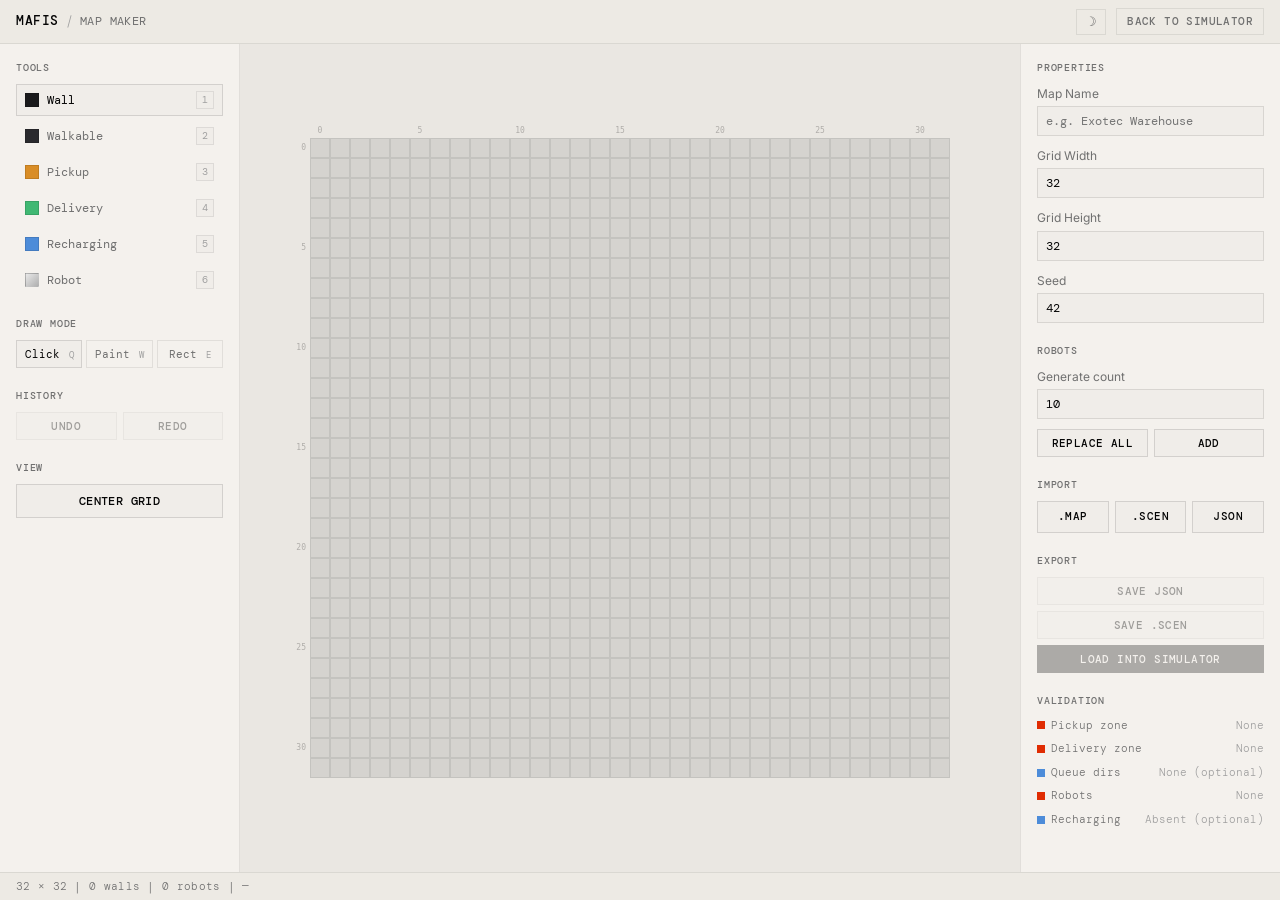
==== web/mapmaker.html @ 143ee15e "Initial commit — MAFIS fault resilience simulator 29K LOC Rust, Bevy 0.18, WASM + native desktop. 5 " ====
<!DOCTYPE html>
<html lang="en">

<head>
    <meta charset="UTF-8">
    <meta name="viewport" content="width=device-width, initial-scale=1.0">
    <title>MAFIS — Map Maker</title>
    <link rel="preconnect" href="https://fonts.googleapis.com">
    <link rel="preconnect" href="https://fonts.gstatic.com" crossorigin>
    <link
        href="https://fonts.googleapis.com/css2?family=DM+Mono:wght@400;500&family=Inter:wght@300;400;500&display=swap"
        rel="stylesheet">
    <link rel="stylesheet" href="styles.css">
</head>

<body class="mapmaker-body">
    <!-- Header -->
    <header class="mm-header">
        <div class="mm-header-left">
            <span class="mm-header-title">MAFIS</span>
            <span class="mm-header-sep">/</span>
            <span class="mm-header-subtitle">Map Maker</span>
        </div>
        <div class="mm-header-right">
            <button class="btn-theme" id="btn-theme" title="Toggle dark mode">&#9789;</button>
            <a href="index.html" class="mm-header-back">Back to Simulator</a>
        </div>
    </header>

    <div class="mm-layout">
        <!-- Left Panel: Tools -->
        <aside class="mm-panel mm-panel-left">
            <section>
                <div class="mm-section-title">TOOLS</div>
                <div class="mm-tool-grid">
                    <button class="mm-tool-btn active" data-tool="wall" title="Wall — impassable obstacle [1]">
                        <span class="mm-tool-swatch" style="background:#1a1a1c"></span>
                        <span>Wall</span>
                        <kbd>1</kbd>
                    </button>
                    <button class="mm-tool-btn" data-tool="walkable" title="Walkable — open corridor [2]">
                        <span class="mm-tool-swatch" style="background:#2a2a2e"></span>
                        <span>Walkable</span>
                        <kbd>2</kbd>
                    </button>
                    <button class="mm-tool-btn" data-tool="pickup" title="Pickup zone — loading area [3]">
                        <span class="mm-tool-swatch" style="background:#d98d26"></span>
                        <span>Pickup</span>
                        <kbd>3</kbd>
                    </button>
                    <button class="mm-tool-btn" data-tool="delivery" title="Delivery zone [4]">
                        <span class="mm-tool-swatch" style="background:#40b873"></span>
                        <span>Delivery</span>
                        <kbd>4</kbd>
                    </button>
                    <button class="mm-tool-btn" data-tool="recharging" title="Recharging zone [5]">
                        <span class="mm-tool-swatch" style="background:#4d8cd9"></span>
                        <span>Recharging</span>
                        <kbd>5</kbd>
                    </button>
                    <button class="mm-tool-btn" data-tool="robot" title="Place robot [6]">
                        <span class="mm-tool-swatch mm-tool-robot"></span>
                        <span>Robot</span>
                        <kbd>6</kbd>
                    </button>
                </div>
            </section>

            <section>
                <div class="mm-section-title">DRAW MODE</div>
                <div class="mm-mode-row">
                    <button class="mm-mode-btn active" data-mode="click" title="Click — single cell [Q]">Click <kbd>Q</kbd></button>
                    <button class="mm-mode-btn" data-mode="paint" title="Paint — drag to paint [W]">Paint <kbd>W</kbd></button>
                    <button class="mm-mode-btn" data-mode="rect" title="Rectangle — drag to fill area [E]">Rect <kbd>E</kbd></button>
                </div>
            </section>

            <section>
                <div class="mm-section-title">HISTORY</div>
                <div class="mm-history-row">
                    <button class="btn-secondary" id="btn-undo" disabled title="Undo [Ctrl+Z]">Undo</button>
                    <button class="btn-secondary" id="btn-redo" disabled title="Redo [Ctrl+Shift+Z]">Redo</button>
                </div>
            </section>

            <section>
                <div class="mm-section-title">VIEW</div>
                <button class="btn-secondary" id="btn-center" title="Center grid in viewport [C]">Center Grid</button>
            </section>
        </aside>

        <!-- Center: Canvas -->
        <main class="mm-canvas-area">
            <canvas id="mm-canvas"></canvas>
            <!-- Toast container -->
            <div id="mm-toasts" class="mm-toasts"></div>
        </main>

        <!-- Right Panel: Properties + Import/Export -->
        <aside class="mm-panel mm-panel-right">
            <section>
                <div class="mm-section-title">PROPERTIES</div>
                <div class="mm-prop-group">
                    <label class="mm-prop-label">Map Name</label>
                    <input type="text" class="mm-prop-input" id="input-map-name" placeholder="e.g. Exotec Warehouse" value="">
                </div>
                <div class="mm-prop-group">
                    <label class="mm-prop-label">Grid Width</label>
                    <input type="number" class="mm-prop-input" id="input-grid-w" min="8" max="512" value="32">
                </div>
                <div class="mm-prop-group">
                    <label class="mm-prop-label">Grid Height</label>
                    <input type="number" class="mm-prop-input" id="input-grid-h" min="8" max="512" value="32">
                </div>
                <div class="mm-prop-group">
                    <label class="mm-prop-label">Seed</label>
                    <input type="number" class="mm-prop-input" id="input-seed" min="0" max="9999" value="42">
                </div>
            </section>

            <section>
                <div class="mm-section-title">ROBOTS</div>
                <div class="mm-prop-group">
                    <label class="mm-prop-label">Generate count</label>
                    <input type="number" class="mm-prop-input" id="input-robot-count" min="1" max="1000" value="10">
                </div>
                <div class="mm-gen-row">
                    <button class="btn-secondary" id="btn-gen-replace">Replace All</button>
                    <button class="btn-secondary" id="btn-gen-add">Add</button>
                </div>
            </section>

            <section>
                <div class="mm-section-title">IMPORT</div>
                <div class="mm-import-row">
                    <label class="btn-secondary mm-file-btn">
                        .map
                        <input type="file" id="input-import-map" accept=".map" class="file-input-hidden">
                    </label>
                    <label class="btn-secondary mm-file-btn">
                        .scen
                        <input type="file" id="input-import-scen" accept=".scen" class="file-input-hidden">
                    </label>
                    <label class="btn-secondary mm-file-btn">
                        JSON
                        <input type="file" id="input-import-json" accept=".json" class="file-input-hidden">
                    </label>
                </div>
            </section>

            <section>
                <div class="mm-section-title">EXPORT</div>
                <button class="btn-secondary" id="btn-save-json" disabled>Save JSON</button>
                <button class="btn-secondary" id="btn-save-scen" disabled style="margin-top:6px">Save .scen</button>
                <button class="btn-secondary mm-btn-load" id="btn-load-sim" disabled style="margin-top:6px">Load into Simulator</button>
            </section>

            <section>
                <div class="mm-section-title">VALIDATION</div>
                <div class="mm-validation" id="mm-validation"></div>
            </section>
        </aside>
    </div>

    <!-- Status Bar -->
    <footer class="mm-status-bar" id="mm-status-bar">
        32 x 32 | 0 robots | Hover: —
    </footer>

    <script type="module" src="mapmaker.js?v=4"></script>
</body>

</html>
---- web/styles.css ----
/* ==========================================================================
   MAFIS — Scientific Instrument Design System
   ========================================================================== */

/* Reset */
*,
*::before,
*::after {
    margin: 0;
    padding: 0;
    box-sizing: border-box;
}

/* --------------------------------------------------------------------------
   Palette
   -------------------------------------------------------------------------- */
:root {
    --bg-body: rgb(246, 244, 240);
    --bg-panel: rgb(244, 241, 237);
    --bg-card: rgb(247, 244, 240);
    --bg-input: rgb(240, 237, 233);
    --bg-dark: rgb(8, 8, 8);
    --bg-header: rgb(237, 234, 228);
    --border: rgba(5, 5, 5, 0.08);
    --border-strong: rgba(5, 5, 5, 0.12);
    --border-focus: rgba(5, 5, 5, 0.4);
    --border-header: rgba(5, 5, 5, 0.08);

    --text-primary: rgb(5, 5, 5);
    --text-secondary: rgb(112, 112, 112);
    --text-muted: rgb(160, 160, 160);
    --text-on-dark: rgb(244, 241, 237);
    --text-header: rgb(5, 5, 5);

    /* Agent states — only saturated colors in the UI */
    --state-idle: rgb(160, 160, 160);
    --state-moving: rgb(45, 160, 0);
    --state-delayed: rgb(230, 140, 0);
    --state-fault: rgb(230, 44, 2);
    --state-critical: rgb(143, 58, 222);

    /* Task-leg state colors (match 3D palette) */
    --leg-free: rgb(158, 161, 171);
    --leg-travel-empty: rgb(217, 158, 38);
    --leg-loading: rgb(204, 107, 33);
    --leg-travel-to-queue: rgb(59, 176, 184);
    --leg-queuing: rgb(41, 140, 158);
    --leg-travel-loaded: rgb(77, 181, 117);
    --leg-unloading: rgb(115, 191, 77);
    --leg-charging: rgb(89, 135, 209);

    --bg-hover: rgba(5, 5, 5, 0.04);

    /* Timeline (YouTube-style 3-zone) */
    --tl-unloaded: rgba(0, 0, 0, 0.08);
    --tl-buffered: rgba(0, 0, 0, 0.25);
    --tl-played:   rgba(0, 0, 0, 0.70);

    /* Layout */
    --header-h: 44px;
    --toolbar-h: 48px;
    --panel-left-w: 360px;
    --panel-right-w: 300px;
}

/* --------------------------------------------------------------------------
   Dark mode
   -------------------------------------------------------------------------- */
[data-theme="dark"] {
    --bg-body: rgb(18, 18, 22);
    --bg-panel: rgb(24, 24, 30);
    --bg-card: rgb(30, 30, 38);
    --bg-input: rgb(36, 36, 44);
    --bg-dark: rgb(8, 8, 8);
    --bg-header: rgb(18, 18, 22);
    --border: rgba(255, 255, 255, 0.07);
    --border-strong: rgba(255, 255, 255, 0.12);
    --border-focus: rgba(255, 255, 255, 0.35);
    --border-header: rgba(255, 255, 255, 0.06);

    --text-primary: rgb(230, 228, 224);
    --text-secondary: rgb(140, 140, 148);
    --text-muted: rgb(90, 90, 98);
    --text-on-dark: rgb(230, 228, 224);
    --text-header: rgb(230, 228, 224);

    --bg-hover: rgba(255, 255, 255, 0.06);

    /* Timeline (YouTube-style 3-zone) */
    --tl-unloaded: rgba(255, 255, 255, 0.06);
    --tl-buffered: rgba(255, 255, 255, 0.20);
    --tl-played:   rgba(255, 255, 255, 0.55);
}

[data-theme="dark"] input[type="range"] {
    background: rgba(255, 255, 255, 0.12);
}

[data-theme="dark"] input[type="range"]::-webkit-slider-thumb {
    background: var(--text-primary);
}

[data-theme="dark"] input[type="range"]::-moz-range-thumb {
    background: var(--text-primary);
}

[data-theme="dark"] .checkbox-label input[type="checkbox"] {
    border-color: var(--border-strong);
    background: var(--bg-input);
}

[data-theme="dark"] .checkbox-label input[type="checkbox"]:checked {
    background: var(--text-primary);
    border-color: var(--text-primary);
}

[data-theme="dark"] .checkbox-label input[type="checkbox"]:checked::after {
    border-color: var(--bg-dark);
}

[data-theme="dark"] .panel::-webkit-scrollbar-thumb {
    background: rgba(255, 255, 255, 0.12);
}

[data-theme="dark"] #header {
    border-bottom-color: rgba(255, 255, 255, 0.04);
}

[data-theme="dark"] .btn-primary {
    color: var(--bg-dark);
}

[data-theme="dark"] .btn-primary.ghost {
    color: var(--text-muted);
}

[data-theme="dark"] .input-field {
    border-color: rgba(255, 255, 255, 0.08);
}

html,
body {
    width: 100%;
    height: 100%;
    overflow: hidden;
    background: var(--bg-body);
    font-family: 'Inter', sans-serif;
    font-size: 14px;
    font-weight: 300;
    color: var(--text-primary);
    line-height: 1.6;
    -webkit-font-smoothing: antialiased;
}

/* --------------------------------------------------------------------------
   Header
   -------------------------------------------------------------------------- */
#header {
    background: var(--bg-header);
    height: var(--header-h);
    padding: 0 16px;
    display: flex;
    align-items: center;
    gap: 12px;
    border-bottom: 1px solid var(--border-header);
}

.header-title {
    font-family: 'DM Mono', monospace;
    font-size: 13px;
    font-weight: 500;
    letter-spacing: 0.6px;
    text-transform: uppercase;
    color: var(--text-header);
}

.header-status {
    font-family: 'DM Mono', monospace;
    font-size: 11px;
    font-weight: 400;
    letter-spacing: 0.4px;
    text-transform: uppercase;
    color: var(--text-secondary);
    height: 26px;
    line-height: 24px;
    padding: 0 8px;
    border: 1px solid var(--border);
    border-radius: 0;
    box-sizing: border-box;
}

.header-status[data-state="running"] {
    color: var(--state-moving);
    border-color: rgba(45, 160, 0, 0.3);
}

.header-status[data-state="paused"] {
    color: var(--state-delayed);
    border-color: rgba(230, 140, 0, 0.3);
}

.header-status[data-state="finished"] {
    color: var(--text-muted);
    border-color: rgba(160, 160, 160, 0.3);
}

.header-spacer {
    flex: 1;
}

.btn-theme,
.btn-header {
    background: none;
    border: 1px solid var(--border);
    border-radius: 0;
    height: 26px;
    padding: 0 8px;
    font-size: 13px;
    color: var(--text-secondary);
    cursor: pointer;
    line-height: 26px;
    transition: color 150ms ease;
    display: inline-flex;
    align-items: center;
    justify-content: center;
    box-sizing: border-box;
}

.btn-theme:hover,
.btn-header:hover {
    color: var(--text-header);
}

.btn-exp-mode {
    font-family: 'DM Mono', monospace;
    font-size: 11px;
    font-weight: 400;
    letter-spacing: 0.4px;
    color: var(--text-secondary);
}


/* --------------------------------------------------------------------------
   Main grid layout
   -------------------------------------------------------------------------- */
#app-grid {
    display: grid;
    grid-template-columns: var(--panel-left-w) 1fr var(--panel-right-w);
    grid-template-rows: 1fr;
    height: calc(100vh - var(--header-h) - var(--toolbar-h));
    overflow: hidden;
}

/* --------------------------------------------------------------------------
   Panels
   -------------------------------------------------------------------------- */
.panel {
    background: var(--bg-panel);
    overflow-y: auto;
    padding: 16px;
    -webkit-overflow-scrolling: touch;
}

.panel::-webkit-scrollbar {
    width: 4px;
}

.panel::-webkit-scrollbar-track {
    background: transparent;
}

.panel::-webkit-scrollbar-thumb {
    background: rgba(5, 5, 5, 0.12);
    border-radius: 0;
}

#panel-left {
    border-right: 1px solid var(--border);
}

#panel-right {
    border-left: 1px solid var(--border);
}

.panel section {
    margin-bottom: 24px;
}

.panel section:last-child {
    margin-bottom: 0;
}

.panel-section-title {
    font-family: 'DM Mono', monospace;
    font-size: 11px;
    font-weight: 500;
    letter-spacing: 0.8px;
    text-transform: uppercase;
    color: var(--text-secondary);
    margin-bottom: 4px;
}

.panel-divider {
    height: 1px;
    background: var(--border);
    margin-bottom: 8px;
}

/* --------------------------------------------------------------------------
   Collapsible sections
   -------------------------------------------------------------------------- */
.section-toggle {
    cursor: pointer;
    user-select: none;
    transition: color 150ms ease;
}

.section-toggle:hover {
    color: var(--text-primary);
}

.section-content {
    max-height: 2000px;
    overflow: hidden;
    opacity: 1;
    transition: max-height 300ms ease, opacity 200ms ease;
}

.section-content.collapsed {
    max-height: 0;
    opacity: 0;
    margin: 0;
}

.section-toggle.collapsed-toggle {
    margin-bottom: 0;
}

/* --------------------------------------------------------------------------
   Disabled section styling (subtle)
   -------------------------------------------------------------------------- */
.section-disabled {
    opacity: 0.35;
    pointer-events: none;
    transition: opacity 300ms ease;
}

/* --------------------------------------------------------------------------
   Inputs
   -------------------------------------------------------------------------- */
.input-group {
    margin-bottom: 14px;
}

.input-group:last-child {
    margin-bottom: 0;
}

.input-label {
    font-family: 'Inter', sans-serif;
    font-size: 12px;
    font-weight: 400;
    color: var(--text-secondary);
    display: block;
    margin-bottom: 4px;
}

.capacity-hint {
    font-family: 'DM Mono', monospace;
    font-size: 10px;
    color: var(--text-tertiary);
    margin-left: 4px;
}

.input-field {
    width: 100%;
    background: var(--bg-input);
    border: 1px solid rgba(5, 5, 5, 0.1);
    border-radius: 0;
    padding: 7px 10px;
    font-family: 'DM Mono', monospace;
    font-size: 13px;
    color: var(--text-primary);
    outline: none;
}

.input-field:focus {
    border-color: var(--border-focus);
}

.input-field:disabled {
    opacity: 0.4;
    cursor: not-allowed;
}

.input-small {
    width: 64px;
    text-align: center;
}

/* Select dropdown */
.input-select {
    width: 100%;
    padding: 7px 24px 7px 10px;
    font-family: 'DM Mono', monospace;
    font-size: 12px;
    background: var(--bg-input);
    color: var(--text-primary);
    border: 1px solid rgba(5, 5, 5, 0.1);
    border-radius: 0;
    cursor: pointer;
    appearance: none;
    -webkit-appearance: none;
    background-image: url("data:image/svg+xml,%3Csvg xmlns='http://www.w3.org/2000/svg' width='10' height='6'%3E%3Cpath d='M0 0l5 6 5-6z' fill='%23888'/%3E%3C/svg%3E");
    background-repeat: no-repeat;
    background-position: right 8px center;
}

.input-select:focus {
    border-color: var(--border-focus);
    outline: none;
}

.input-select:disabled {
    opacity: 0.4;
    cursor: not-allowed;
}

[data-theme="dark"] .input-select {
    border-color: rgba(255, 255, 255, 0.08);
}

/* Slider row */
.slider-row {
    display: flex;
    align-items: center;
    gap: 8px;
}

.slider-row input[type="range"] {
    flex: 1;
}

.slider-value {
    font-family: 'DM Mono', monospace;
    font-size: 12px;
    font-weight: 400;
    color: var(--text-primary);
    min-width: 40px;
    text-align: right;
}

/* Range slider styling */
input[type="range"] {
    -webkit-appearance: none;
    appearance: none;
    width: 100%;
    height: 2px;
    background: rgba(5, 5, 5, 0.15);
    outline: none;
    cursor: pointer;
}

input[type="range"]::-webkit-slider-thumb {
    -webkit-appearance: none;
    appearance: none;
    width: 12px;
    height: 12px;
    background: var(--text-primary);
    border-radius: 0;
    cursor: pointer;
}

input[type="range"]::-moz-range-thumb {
    width: 12px;
    height: 12px;
    background: var(--text-primary);
    border: none;
    border-radius: 0;
    cursor: pointer;
}

input[type="range"]:disabled {
    opacity: 0.35;
    cursor: not-allowed;
}

input[type="range"]:disabled::-webkit-slider-thumb {
    cursor: not-allowed;
}

/* Checkbox */
.checkbox-group {
    margin-bottom: 14px;
}

.checkbox-label {
    display: inline-flex;
    align-items: center;
    gap: 6px;
    font-family: 'Inter', sans-serif;
    font-size: 13px;
    font-weight: 400;
    color: var(--text-primary);
    cursor: pointer;
    user-select: none;
}

.checkbox-label input[type="checkbox"] {
    -webkit-appearance: none;
    appearance: none;
    width: 14px;
    height: 14px;
    border: 1px solid var(--border-strong);
    border-radius: 0;
    background: var(--bg-input);
    cursor: pointer;
    position: relative;
    flex-shrink: 0;
}

.checkbox-label input[type="checkbox"]:checked {
    background: var(--text-primary);
    border-color: var(--text-primary);
}

.checkbox-label input[type="checkbox"]:checked::after {
    content: '';
    position: absolute;
    top: 1px;
    left: 4px;
    width: 4px;
    height: 8px;
    border: solid var(--text-on-dark);
    border-width: 0 2px 2px 0;
    transform: rotate(45deg);
}

.checkbox-label input[type="checkbox"]:disabled {
    opacity: 0.35;
    cursor: not-allowed;
}

/* Heatmap mode segmented toggle */
.heatmap-mode-group {
    display: flex;
    gap: 1px;
    margin: 6px 0 14px 0;
}

.btn-heatmap-mode {
    flex: 1;
    padding: 3px 0;
    font-family: 'DM Mono', monospace;
    font-size: 10px;
    font-weight: 500;
    letter-spacing: 0.5px;
    text-transform: uppercase;
    background: transparent;
    border: 1px solid var(--border-strong);
    border-radius: 0;
    color: var(--text-muted);
    cursor: pointer;
    transition: background 150ms ease, color 150ms ease, border-color 150ms ease;
}

.btn-heatmap-mode.active {
    background: var(--text-primary);
    color: var(--bg-panel);
    border-color: var(--text-primary);
}

.btn-heatmap-mode:hover:not(.active) {
    background: var(--bg-card);
    color: var(--text-secondary);
}

/* Import subsection label */
.import-subsection-label {
    font-family: 'DM Mono', monospace;
    font-size: 10px;
    font-weight: 500;
    letter-spacing: 0.8px;
    text-transform: uppercase;
    color: var(--text-muted);
    margin-top: 16px;
    margin-bottom: 8px;
    padding-top: 8px;
    border-top: 1px solid var(--border);
}

/* Scenario info card (shown when benchmark imported) */
.scenario-info-card {
    background: var(--bg-card);
    border: 1px solid var(--border-strong);
    padding: 10px 12px;
    margin-bottom: 10px;
}

.scenario-info-name {
    font-family: 'DM Mono', monospace;
    font-size: 12px;
    font-weight: 500;
    color: var(--text-primary);
    margin-bottom: 6px;
    word-break: break-all;
}

.scenario-info-row {
    display: flex;
    justify-content: space-between;
    font-size: 11px;
    padding: 2px 0;
    color: var(--text-secondary);
}

.scenario-info-row .mono {
    font-family: 'DM Mono', monospace;
    color: var(--text-primary);
}

/* Metric group labels (left panel Metrics section) */
.metrics-group-label {
    font-family: 'DM Mono', monospace;
    font-size: 9px;
    font-weight: 500;
    letter-spacing: 0.8px;
    text-transform: uppercase;
    color: var(--text-muted);
    margin-top: 16px;
    margin-bottom: 8px;
}

.metrics-group-label:first-child {
    margin-top: 0;
}

/* Periodic row */
.periodic-row {
    display: flex;
    align-items: center;
    gap: 8px;
}

/* Format row */
.format-row {
    display: flex;
    gap: 16px;
    margin-bottom: 12px;
}

/* Custom Map section — Create Map + Load JSON buttons */
.custom-map-actions {
    display: flex;
    gap: 8px;
    margin-bottom: 8px;
}

.custom-map-actions .btn-secondary {
    flex: 1;
    text-align: center;
    text-decoration: none;
    display: inline-flex;
    align-items: center;
    justify-content: center;
}

.custom-map-actions .btn-secondary.disabled {
    opacity: 0.35;
    cursor: not-allowed;
    pointer-events: none;
}

.btn-load-json {
    position: relative;
    cursor: pointer;
}

/* --------------------------------------------------------------------------
   File input (Benchmark Import)
   -------------------------------------------------------------------------- */
.file-input-hidden {
    position: absolute;
    width: 0;
    height: 0;
    overflow: hidden;
    opacity: 0;
    pointer-events: none;
}

.file-input-label {
    display: flex;
    align-items: center;
    gap: 0;
    width: 100%;
    background: var(--bg-input);
    border: 1px solid rgba(5, 5, 5, 0.1);
    cursor: pointer;
    transition: border-color 150ms ease;
}

.file-input-label:hover {
    border-color: var(--border-focus);
}

.file-input-text {
    flex: 1;
    padding: 6px 10px;
    font-family: 'DM Mono', monospace;
    font-size: 11px;
    color: var(--text-muted);
    overflow: hidden;
    text-overflow: ellipsis;
    white-space: nowrap;
}

.file-input-text.has-file {
    color: var(--text-primary);
}

.file-input-btn {
    padding: 6px 12px;
    font-family: 'DM Mono', monospace;
    font-size: 10px;
    font-weight: 500;
    letter-spacing: 0.4px;
    text-transform: uppercase;
    color: var(--text-secondary);
    background: var(--bg-card);
    border-left: 1px solid rgba(5, 5, 5, 0.1);
    flex-shrink: 0;
}

[data-theme="dark"] .file-input-label {
    border-color: rgba(255, 255, 255, 0.08);
}

[data-theme="dark"] .file-input-btn {
    border-left-color: rgba(255, 255, 255, 0.08);
}

.file-input-label.disabled {
    opacity: 0.35;
    cursor: not-allowed;
    pointer-events: none;
}

/* Import status readout */
.import-status {
    font-family: 'DM Mono', monospace;
    font-size: 10px;
    line-height: 1.5;
    color: var(--text-secondary);
    margin-bottom: 8px;
    min-height: 0;
}

.import-status:empty {
    display: none;
}

.import-status .import-ok {
    color: var(--state-moving);
}

.import-status .import-err {
    color: var(--state-fault);
}

/* --------------------------------------------------------------------------
   Buttons
   -------------------------------------------------------------------------- */
.btn-primary {
    background: var(--text-primary);
    border: none;
    border-radius: 0;
    padding: 10px 20px;
    font-family: 'DM Mono', monospace;
    font-size: 13px;
    font-weight: 500;
    letter-spacing: 0.4px;
    text-transform: uppercase;
    color: var(--text-on-dark);
    cursor: pointer;
    transition: opacity 150ms ease, background 150ms ease, border-color 150ms ease;
}

.btn-primary:hover {
    opacity: 0.85;
}

.btn-primary:disabled {
    opacity: 0.35;
    cursor: not-allowed;
}

/* Ghost variant — when running/paused, START fades to outline */
.btn-primary.ghost {
    background: transparent;
    border: 1px solid var(--border-strong);
    color: var(--text-muted);
}

.btn-secondary {
    background: var(--bg-input);
    border: 1px solid var(--border-strong);
    border-radius: 0;
    padding: 8px 16px;
    font-family: 'DM Mono', monospace;
    font-size: 12px;
    font-weight: 500;
    letter-spacing: 0.4px;
    text-transform: uppercase;
    color: var(--text-primary);
    cursor: pointer;
    transition: opacity 150ms ease;
    width: 100%;
}

.btn-secondary:hover {
    opacity: 0.85;
}

.btn-secondary:disabled {
    opacity: 0.35;
    cursor: not-allowed;
}

/* Keyboard shortcut hints — styled as keycaps */
.toolbar-controls kbd {
    display: inline-flex;
    align-items: center;
    justify-content: center;
    font-family: 'DM Mono', monospace;
    font-size: 10px;
    font-weight: 400;
    line-height: 1;
    min-width: 18px;
    height: 18px;
    padding: 0 4px;
    margin-left: 6px;
    text-align: center;
    color: var(--text-muted);
    border: 1px solid rgba(5, 5, 5, 0.15);
    background: rgba(5, 5, 5, 0.04);
}

/* Space key — wider */
.toolbar-controls kbd.key-space {
    min-width: 24px;
    font-size: 12px;
}

[data-theme="dark"] .toolbar-controls kbd {
    border-color: rgba(255, 255, 255, 0.15);
    background: rgba(255, 255, 255, 0.06);
}

/* --------------------------------------------------------------------------
   Metric cards
   -------------------------------------------------------------------------- */
.metric-card {
    background: var(--bg-card);
    border: 1px solid rgba(5, 5, 5, 0.06);
    border-radius: 0;
    padding: 10px 14px;
    margin-bottom: 6px;
    text-align: center;
}

.metric-card:last-child {
    margin-bottom: 0;
}

[data-theme="dark"] .metric-card {
    border-color: rgba(255, 255, 255, 0.05);
}

.metric-value {
    font-family: 'DM Mono', monospace;
    font-size: 20px;
    font-weight: 400;
    color: var(--text-primary);
    line-height: 1;
    transition: color 400ms ease;
}

.metric-value-sm {
    font-size: 18px;
}

/* Metric change flash animation */
.metric-value.changed {
    color: var(--state-delayed);
}

/* State colors on status value */
#status-state[data-state="running"] {
    color: var(--state-moving);
}

#status-state[data-state="paused"] {
    color: var(--state-delayed);
}

#status-state[data-state="finished"] {
    color: var(--text-muted);
}

#status-state[data-state="idle"] {
    color: var(--text-secondary);
}

.metric-label {
    font-family: 'Inter', sans-serif;
    font-size: 11px;
    font-weight: 400;
    color: var(--text-secondary);
    letter-spacing: 0.2px;
    margin-top: 4px;
}

/* Status agent row */
.status-agents-row {
    display: grid;
    grid-template-columns: repeat(3, 1fr);
    gap: 6px;
    margin-bottom: 8px;
}

.status-agents-row .metric-card-compact {
    margin-bottom: 0;
}

.metric-card-compact {
    padding: 8px 10px;
    text-align: center;
    min-width: 0;
    overflow: hidden;
}

.status-alive {
    color: var(--state-moving);
}

.status-dead {
    color: var(--state-fault);
}

/* Metrics section hidden when analysis disabled */
#metrics-section.hidden {
    display: none;
}

/* Fault Response hidden when no faults */
#fault-response-section.hidden {
    display: none;
}

/* --------------------------------------------------------------------------
   Agent list
   -------------------------------------------------------------------------- */
#agent-list {
    display: flex;
    flex-direction: column;
    gap: 2px;
    max-height: 200px;
    overflow-y: auto;
    -webkit-overflow-scrolling: touch;
}

#agent-list::-webkit-scrollbar {
    width: 3px;
}

#agent-list::-webkit-scrollbar-thumb {
    background: rgba(5, 5, 5, 0.1);
}

.agent-row {
    display: flex;
    align-items: center;
    gap: 8px;
    padding: 4px 6px;
    cursor: pointer;
    transition: background 100ms ease;
    font-family: 'DM Mono', monospace;
    font-size: 11px;
    color: var(--text-primary);
}

.agent-row:hover {
    background: var(--bg-card);
}

.agent-row.selected {
    background: var(--bg-card);
}

.agent-dot {
    width: 6px;
    height: 6px;
    flex-shrink: 0;
    border-radius: 50%;
    background: var(--state-moving);
}

.agent-row.dead .agent-dot {
    background: var(--state-fault);
}

.agent-id {
    min-width: 28px;
}

.agent-row.dead .agent-id {
    text-decoration: line-through;
    color: var(--text-muted);
}

.agent-heat-bar {
    flex: 1;
    height: 3px;
    background: rgba(5, 5, 5, 0.08);
    position: relative;
}

[data-theme="dark"] .agent-heat-bar {
    background: rgba(255, 255, 255, 0.08);
}

.agent-heat-fill {
    position: absolute;
    left: 0;
    top: 0;
    height: 100%;
    background: var(--state-delayed);
    transition: width 200ms ease;
}

/* --------------------------------------------------------------------------
   Agent aggregate summary (large agent counts)
   -------------------------------------------------------------------------- */
.agent-summary-panel {
    padding: 8px 0;
}

.agent-summary-panel .summary-title {
    font-size: 10px;
    font-weight: 600;
    text-transform: uppercase;
    letter-spacing: 0.06em;
    color: var(--text-muted);
    margin-bottom: 6px;
}

.agent-summary-panel .summary-row {
    display: flex;
    justify-content: space-between;
    font-size: 11px;
    padding: 2px 0;
    border-bottom: 1px solid var(--border-light);
}

.agent-summary-panel .summary-row span.mono {
    font-family: 'DM Mono', monospace;
    color: var(--text-primary);
}

.agent-summary-panel .summary-histogram-label {
    font-size: 9px;
    text-transform: uppercase;
    letter-spacing: 0.06em;
    color: var(--text-muted);
    margin-top: 8px;
    margin-bottom: 4px;
}

.agent-summary-panel .summary-histogram {
    display: flex;
    align-items: flex-end;
    gap: 2px;
    height: 32px;
}

.agent-summary-panel .histo-bar {
    flex: 1;
    min-width: 0;
    min-height: 2px;
    transition: height 200ms ease;
}

/* --------------------------------------------------------------------------
   Agent popover
   -------------------------------------------------------------------------- */
.agent-popover {
    background: var(--bg-card);
    border: 1px solid var(--border-strong);
    padding: 12px;
    margin-bottom: 10px;
}

.agent-popover.hidden {
    display: none;
}

.agent-popover-header {
    display: flex;
    align-items: center;
    justify-content: space-between;
    margin-bottom: 8px;
}

.agent-popover-title {
    font-family: 'DM Mono', monospace;
    font-size: 12px;
    font-weight: 500;
    text-transform: uppercase;
    letter-spacing: 0.4px;
}

.agent-popover-close {
    background: none;
    border: none;
    font-size: 16px;
    color: var(--text-secondary);
    cursor: pointer;
    line-height: 1;
    padding: 0 2px;
}

.agent-popover-close:hover {
    color: var(--text-primary);
}

.popover-row {
    display: flex;
    align-items: center;
    justify-content: space-between;
    padding: 2px 0;
}

.popover-key {
    font-family: 'Inter', sans-serif;
    font-size: 11px;
    color: var(--text-secondary);
}

.popover-val {
    font-family: 'DM Mono', monospace;
    font-size: 11px;
    color: var(--text-primary);
}

.popover-heat-wrap {
    display: flex;
    align-items: center;
    gap: 6px;
}

.popover-heat-bar {
    width: 60px;
    height: 4px;
    background: rgba(5, 5, 5, 0.08);
    position: relative;
}

[data-theme="dark"] .popover-heat-bar {
    background: rgba(255, 255, 255, 0.08);
}

.popover-heat-fill {
    position: absolute;
    left: 0;
    top: 0;
    height: 100%;
    background: var(--state-delayed);
    transition: width 200ms ease;
}

/* Popover action buttons row */
.popover-actions {
    display: flex;
    gap: 6px;
    margin-top: 12px;
}

/* Kill agent button (adversarial mode) */
.btn-kill {
    flex: 1;
    padding: 8px 0;
    font-family: 'DM Mono', monospace;
    font-size: 11px;
    font-weight: 500;
    letter-spacing: 0.8px;
    text-transform: uppercase;
    color: rgb(230, 44, 2);
    background: transparent;
    border: 1px solid rgb(230, 44, 2);
    cursor: pointer;
    transition: background 150ms ease, color 150ms ease;
}

.btn-kill:hover {
    background: rgb(230, 44, 2);
    color: #fff;
}

.btn-kill:disabled {
    opacity: 0.3;
    cursor: not-allowed;
    pointer-events: none;
}

/* Slow (latency) button */
.btn-slow {
    flex: 1;
    padding: 8px 0;
    font-family: 'DM Mono', monospace;
    font-size: 11px;
    font-weight: 500;
    letter-spacing: 0.8px;
    text-transform: uppercase;
    color: #e69500;
    background: transparent;
    border: 1px solid #e69500;
    cursor: pointer;
    transition: background 150ms ease, color 150ms ease;
}

.btn-slow:hover {
    background: #e69500;
    color: #fff;
}

.btn-slow:disabled {
    opacity: 0.3;
    cursor: not-allowed;
    pointer-events: none;
}

/* Latency tag in popover */
.popover-latency-tag {
    color: #e69500;
    font-weight: 500;
}

/* Manual fault injection controls */
.manual-fault-row {
    display: flex;
    gap: 6px;
}

.btn-fault {
    flex: 1;
    font-size: 11px;
    padding: 6px 0;
}

/* --------------------------------------------------------------------------
   Resilience Scorecard (with color zones)
   -------------------------------------------------------------------------- */
.sc-card {
    padding: 8px 0;
    border-bottom: 1px solid var(--border);
}

.sc-card:last-child {
    border-bottom: none;
}

.sc-card-header {
    display: flex;
    justify-content: space-between;
    align-items: baseline;
    margin-bottom: 2px;
}

.sc-card-label {
    font-family: 'Inter', sans-serif;
    font-size: 11px;
    font-weight: 400;
    color: var(--text-secondary);
    text-transform: uppercase;
    letter-spacing: 0.3px;
}

.sc-card-zone {
    font-family: 'DM Mono', monospace;
    font-size: 10px;
    font-weight: 500;
    letter-spacing: 0.4px;
    padding: 1px 5px;
    text-transform: uppercase;
}

.sc-card-zone[data-zone="good"] { color: var(--state-moving); }
.sc-card-zone[data-zone="fair"] { color: var(--state-delayed); }
.sc-card-zone[data-zone="poor"] { color: var(--state-fault); }

.sc-card-value {
    font-family: 'DM Mono', monospace;
    font-size: 18px;
    font-weight: 500;
    color: var(--text-primary);
    line-height: 1.2;
}

.sc-card-bar {
    position: relative;
    display: flex;
    height: 4px;
    margin: 6px 0 2px;
    gap: 1px;
}

.sc-bar-zone {
    height: 100%;
}

.sc-bar-poor { background: rgba(230, 44, 2, 0.25); }
.sc-bar-fair { background: rgba(230, 160, 0, 0.25); }
.sc-bar-good { background: rgba(45, 160, 0, 0.25); }

.sc-bar-marker {
    position: absolute;
    top: -3px;
    width: 3px;
    height: 10px;
    background: var(--text-primary);
    transition: left 300ms ease;
}

/* --------------------------------------------------------------------------
   Fault Timeline
   -------------------------------------------------------------------------- */
.ft-summary {
    font-family: 'DM Mono', monospace;
    font-size: 10px;
    color: var(--text-muted);
    letter-spacing: 0.3px;
    margin-bottom: 8px;
}

.ft-list {
    max-height: 400px;
    overflow-y: auto;
    display: flex;
    flex-direction: column;
    gap: 6px;
}

.ft-list::-webkit-scrollbar { width: 3px; }
.ft-list::-webkit-scrollbar-thumb { background: rgba(5, 5, 5, 0.12); }
[data-theme="dark"] .ft-list::-webkit-scrollbar-thumb { background: rgba(255, 255, 255, 0.12); }

.ft-card {
    background: var(--bg-card);
    border: 1px solid var(--border);
    padding: 8px 10px;
    cursor: default;
    transition: border-color 150ms ease;
}

.ft-card:hover {
    border-color: var(--border-strong);
}

.ft-card-header {
    display: flex;
    justify-content: space-between;
    align-items: baseline;
    margin-bottom: 4px;
}

.ft-card-id {
    font-family: 'DM Mono', monospace;
    font-size: 12px;
    font-weight: 500;
    color: var(--text-primary);
}

.ft-card-type {
    font-family: 'DM Mono', monospace;
    font-size: 10px;
    text-transform: uppercase;
    letter-spacing: 0.3px;
    color: var(--state-fault);
}

.ft-card-tick {
    font-family: 'DM Mono', monospace;
    font-size: 10px;
    color: var(--text-muted);
}

.ft-card-body {
    font-family: 'DM Mono', monospace;
    font-size: 10px;
    color: var(--text-secondary);
    line-height: 1.6;
}

.ft-card-tp {
    display: flex;
    align-items: baseline;
    gap: 6px;
    margin-top: 4px;
}

.ft-card-delta {
    font-weight: 500;
}

.ft-card-delta.negative { color: var(--state-fault); }
.ft-card-delta.positive { color: var(--state-moving); }

.ft-card-recovery {
    font-weight: 500;
}

.ft-card-recovery.recovered { color: var(--state-moving); }
.ft-card-recovery.permanent { color: var(--state-fault); }

.ft-card-actions {
    display: flex;
    gap: 4px;
    margin-top: 6px;
}

.ft-btn {
    font-family: 'DM Mono', monospace;
    font-size: 10px;
    font-weight: 500;
    letter-spacing: 0.3px;
    padding: 3px 8px;
    background: transparent;
    border: 1px solid var(--border);
    color: var(--text-secondary);
    cursor: pointer;
    transition: background 150ms ease, color 150ms ease;
}

.ft-btn:hover {
    background: var(--bg-hover, rgba(0, 0, 0, 0.04));
    color: var(--text-primary);
}

.ft-btn-delete {
    color: var(--fault-red, #c0392b);
    border-color: var(--fault-red, #c0392b);
}

.ft-btn-delete:hover {
    background: var(--fault-red, #c0392b);
    color: #fff;
}

.ft-empty {
    font-family: 'DM Mono', monospace;
    font-size: 11px;
    color: var(--text-muted);
    padding: 8px 0;
}

/* --------------------------------------------------------------------------
   Transport bar (replay mode)
   -------------------------------------------------------------------------- */
/* --------------------------------------------------------------------------
   Unified Timeline Bar
   -------------------------------------------------------------------------- */

.timeline-bar {
    flex: 1;
    display: flex;
    align-items: center;
    gap: 8px;
    min-width: 0;
}

.timeline-tick-label {
    font-family: 'DM Mono', monospace;
    font-size: 11px;
    color: var(--text-secondary);
    white-space: nowrap;
    flex-shrink: 0;
    min-width: 70px;
}

.timeline-track {
    position: relative;
    flex: 1;
    height: 6px;
    background: var(--tl-unloaded);
    cursor: pointer;
}

/* Buffer bar — snapshotted ticks (dark grey, like YouTube's loaded buffer) */
.timeline-buffer {
    position: absolute;
    top: 0;
    left: 0;
    height: 100%;
    width: 0%;
    background: var(--tl-buffered);
    pointer-events: none;
    z-index: 0;
}

/* Progress bar — played ticks 0→current (like YouTube's red bar) */
.timeline-progress {
    position: absolute;
    top: 0;
    left: 0;
    height: 100%;
    width: 0%;
    background: var(--tl-played);
    pointer-events: none;
    z-index: 1;
}

/* Playhead cursor */
.timeline-playhead {
    position: absolute;
    top: -5px;
    width: 2px;
    height: 16px;
    background: var(--text-primary);
    pointer-events: none;
    left: 0%;
    z-index: 3;
}

.timeline-marker {
    position: absolute;
    top: -3px;
    width: 3px;
    height: 12px;
    pointer-events: all;
    cursor: pointer;
    z-index: 2;
    /* Wider hit area via transparent padding */
    padding: 0 4px;
    margin-left: -4px;
    background-clip: content-box;
    transition: transform 0.1s;
}

.timeline-marker:hover {
    transform: scaleX(2.5) scaleY(1.3);
}

.timeline-marker.scheduled {
    background: rgb(76, 175, 80);
}

.timeline-marker.scheduled.fired {
    background: rgb(76, 175, 80);
    opacity: 0.7;
}

.timeline-marker.user-injected {
    background: rgb(211, 47, 47);
}

.timeline-marker.stacked {
    width: 5px;
    margin-left: -5px;
    border-left: 2px solid rgba(255, 255, 255, 0.5);
}

.timeline-popup {
    position: absolute;
    bottom: 100%;
    left: 0;
    margin-bottom: 6px;
    background: rgba(20, 20, 20, 0.96);
    color: #e0e0e0;
    font-family: 'DM Mono', monospace;
    font-size: 11px;
    line-height: 1.6;
    padding: 8px 12px;
    z-index: 200;
    white-space: nowrap;
    border: 1px solid rgba(255, 255, 255, 0.12);
}

.timeline-popup .popup-title {
    font-weight: 500;
}

.timeline-popup .popup-title.scheduled {
    color: rgb(76, 175, 80);
}

.timeline-popup .popup-title.user-injected {
    color: rgb(211, 47, 47);
}

.timeline-popup .popup-detail {
    color: rgba(200, 200, 200, 0.7);
}

.timeline-popup .popup-delete-btn {
    display: block;
    margin-top: 4px;
    font-family: 'DM Mono', monospace;
    font-size: 10px;
    font-weight: 500;
    letter-spacing: 0.3px;
    padding: 2px 8px;
    background: none;
    border: 1px solid rgb(211, 47, 47);
    color: rgb(211, 47, 47);
    cursor: pointer;
}

.timeline-popup .popup-delete-btn:hover {
    background: rgb(211, 47, 47);
    color: #fff;
}

.timeline-popup .stacked-title {
    color: rgb(230, 140, 0);
}

.popup-stacked-list {
    max-height: 120px;
    overflow-y: auto;
    margin: 4px 0;
}

.popup-stacked-item {
    padding: 2px 0;
    border-bottom: 1px solid rgba(255, 255, 255, 0.06);
}

.popup-stacked-item.scheduled { color: rgb(76, 175, 80); }
.popup-stacked-item.user-injected { color: rgb(211, 47, 47); }

.popup-stacked-num {
    color: rgba(200, 200, 200, 0.5);
    margin-right: 2px;
}

.popup-stacked-info {
    color: rgba(200, 200, 200, 0.5);
    font-size: 10px;
}

/* --------------------------------------------------------------------------
   Charts
   -------------------------------------------------------------------------- */
.chart-container {
    margin-bottom: 14px;
    padding-bottom: 8px;
    border-bottom: 1px solid var(--border);
    position: relative;
    width: 100%;
    display: flex;
    flex-direction: column;
}

/* Push legends below the uPlot canvas */
.chart-container > .chart-legend {
    order: 99;
}

.chart-container:last-child {
    margin-bottom: 0;
    padding-bottom: 0;
    border-bottom: none;
}

/* Fault Response section: remove chart separator lines (charts are stacked with metric cards below) */
#fault-response-section .chart-container {
    border-bottom: none;
    padding-bottom: 8px;
    margin-bottom: 8px;
}

.chart-disabled-overlay {
    position: absolute;
    inset: 0;
    background: var(--bg-darker, #1a1a1e);
    opacity: 0.85;
    display: flex;
    align-items: center;
    justify-content: center;
    z-index: 2;
    font-family: var(--font-mono, monospace);
    font-size: 11px;
    letter-spacing: 0.04em;
    color: var(--text-muted, #666);
    text-transform: uppercase;
}

/* --------------------------------------------------------------------------
   Canvas container
   -------------------------------------------------------------------------- */
#canvas-container {
    position: relative;
    overflow: hidden;
    background: rgb(30, 30, 40);
    touch-action: none;
}

#bevy-canvas {
    width: 100% !important;
    height: 100% !important;
    display: block;
    touch-action: none;
}

/* GPU error overlay */
#gpu-error-overlay {
    position: absolute;
    inset: 0;
    z-index: 100;
    display: flex;
    align-items: center;
    justify-content: center;
    background: rgba(20, 20, 28, 0.95);
}

.gpu-error-box {
    max-width: 480px;
    padding: 32px 36px;
    color: #c8cad0;
    font-family: 'Inter', sans-serif;
    line-height: 1.6;
}

.gpu-error-icon {
    font-size: 36px;
    color: #e8a838;
    margin-bottom: 8px;
}

.gpu-error-box h2 {
    margin: 0 0 12px;
    font-family: 'DM Mono', monospace;
    font-size: 18px;
    font-weight: 500;
    color: #e0e2e8;
}

.gpu-error-box p {
    margin: 0 0 16px;
    font-size: 13px;
}

.gpu-error-steps {
    background: rgba(255, 255, 255, 0.04);
    padding: 16px 20px;
    margin-bottom: 16px;
    font-size: 13px;
}

.gpu-error-steps strong {
    color: #e0e2e8;
}

.gpu-error-steps ol,
.gpu-error-steps ul {
    margin: 8px 0 16px;
    padding-left: 20px;
}

.gpu-error-steps li {
    margin-bottom: 4px;
}

.gpu-error-steps p:last-child {
    margin-bottom: 0;
}

.gpu-error-steps ol:last-child,
.gpu-error-steps ul:last-child {
    margin-bottom: 0;
}

.gpu-error-detail {
    font-size: 11px;
    color: #888;
}

.gpu-error-detail summary {
    cursor: pointer;
    margin-bottom: 6px;
}

.gpu-error-detail pre {
    margin: 0;
    padding: 8px 10px;
    background: rgba(0, 0, 0, 0.3);
    overflow-x: auto;
    font-size: 10px;
    white-space: pre-wrap;
    word-break: break-all;
}

/* Viewport context menu */
.viewport-context-menu {
    position: absolute;
    z-index: 100;
    min-width: 180px;
    background: var(--bg-panel);
    border: 1px solid var(--border-strong);
    box-shadow: 0 4px 16px rgba(0, 0, 0, 0.25);
    padding: 4px 0;
    pointer-events: auto;
}

.viewport-context-menu.hidden {
    display: none;
}

.ctx-menu-header {
    padding: 6px 12px 4px;
    font-family: 'DM Mono', monospace;
    font-size: 10px;
    text-transform: uppercase;
    letter-spacing: 0.05em;
    color: var(--text-muted);
}

.ctx-menu-divider {
    height: 1px;
    background: var(--border);
    margin: 2px 0;
}

.ctx-menu-item {
    display: block;
    width: 100%;
    padding: 7px 12px;
    background: none;
    border: none;
    text-align: left;
    font-family: 'Inter', sans-serif;
    font-size: 12px;
    color: var(--text-primary);
    cursor: pointer;
    transition: background 0.08s;
}

.ctx-menu-item:hover {
    background: var(--bg-hover);
}

/* Task state color legend */
.state-legend {
    position: absolute;
    top: 12px;
    left: 12px;
    display: flex;
    flex-direction: column;
    gap: 3px;
    padding: 8px 10px;
    background: rgba(8, 8, 8, 0.75);
    backdrop-filter: blur(8px);
    font-size: 0.72em;
    font-family: 'DM Mono', monospace;
    letter-spacing: 0.3px;
    color: var(--text-on-dark);
    pointer-events: none;
    z-index: 5;
}

.legend-item {
    display: flex;
    align-items: center;
    gap: 6px;
    white-space: nowrap;
}

.legend-dot {
    width: 8px;
    height: 8px;
    border-radius: 50%;
    flex-shrink: 0;
}

/* Camera controls overlay — centered at top */
#camera-controls {
    position: absolute;
    top: 12px;
    left: 50%;
    transform: translateX(-50%);
    display: flex;
    gap: 4px;
    z-index: 10;
    pointer-events: auto;
}

/* 2D/3D toggle — bottom-right of canvas */
.btn-view-mode-canvas {
    position: absolute;
    bottom: 12px;
    right: 12px;
    z-index: 10;
    pointer-events: auto;
}

.btn-camera {
    background: rgba(5, 5, 5, 0.7);
    border: 1px solid rgba(255, 255, 255, 0.12);
    border-radius: 0;
    padding: 6px 12px;
    font-family: 'DM Mono', monospace;
    font-size: 11px;
    font-weight: 500;
    letter-spacing: 0.4px;
    text-transform: uppercase;
    color: rgba(244, 241, 237, 0.85);
    cursor: pointer;
    transition: background 150ms ease, color 150ms ease;
    backdrop-filter: blur(4px);
    -webkit-backdrop-filter: blur(4px);
}

.btn-camera:hover {
    background: rgba(5, 5, 5, 0.85);
    color: rgba(244, 241, 237, 1);
}

.btn-camera.active {
    background: rgba(5, 5, 5, 0.9);
    color: rgb(244, 241, 237);
    border-color: rgba(255, 255, 255, 0.35);
}


/* --------------------------------------------------------------------------
   Loading overlay (exception: overlays canvas during Loading state)
   -------------------------------------------------------------------------- */
.loading-overlay {
    position: absolute;
    inset: 0;
    z-index: 20;
    background: rgba(8, 8, 8, 0.88);
    display: flex;
    align-items: center;
    justify-content: center;
}

.loading-overlay.hidden {
    display: none;
}

.loading-content {
    width: 320px;
    text-align: center;
}

.loading-phase {
    font-family: 'DM Mono', monospace;
    font-size: 11px;
    font-weight: 500;
    letter-spacing: 0.8px;
    text-transform: uppercase;
    color: rgb(244, 241, 237);
    margin-bottom: 16px;
}

.loading-bar-track {
    width: 100%;
    height: 3px;
    background: rgba(244, 241, 237, 0.15);
}

.loading-bar-fill {
    height: 100%;
    width: 0%;
    background: rgb(244, 241, 237);
    transition: width 80ms linear;
}

.loading-percent {
    font-family: 'DM Mono', monospace;
    font-size: 13px;
    font-weight: 400;
    color: rgba(244, 241, 237, 0.6);
    margin-top: 10px;
}

.loading-message {
    font-family: 'Inter', sans-serif;
    font-size: 12px;
    font-weight: 300;
    font-style: italic;
    color: rgba(244, 241, 237, 0.35);
    margin-top: 12px;
    min-height: 18px;
}

/* --------------------------------------------------------------------------
   Toolbar
   -------------------------------------------------------------------------- */
#toolbar {
    background: var(--bg-panel);
    border-top: 1px solid var(--border);
    height: var(--toolbar-h);
    padding: 0 16px;
    display: flex;
    align-items: center;
    gap: 12px;
    position: relative;
}

.toolbar-controls {
    display: flex;
    gap: 6px;
    flex-shrink: 0;
}

.toolbar-controls .btn-primary,
.toolbar-controls .btn-secondary {
    width: auto;
    padding: 6px 14px;
}

.header-fps {
    font-family: 'DM Mono', monospace;
    font-size: 11px;
    font-weight: 400;
    color: var(--text-muted);
    letter-spacing: 0.2px;
    display: flex;
    align-items: center;
}

.toolbar-speed {
    display: flex;
    align-items: center;
    gap: 8px;
}

.toolbar-speed input[type="range"] {
    width: 100px;
}

.toolbar-speed .input-label {
    margin-bottom: 0;
    font-size: 11px;
}

.toolbar-speed .slider-value {
    min-width: 24px;
}

/* Hide keyboard shortcut hints on touch devices */
@media (max-width: 1023px) {
    .toolbar-controls kbd {
        display: none;
    }
}

/* --------------------------------------------------------------------------
   uPlot overrides
   -------------------------------------------------------------------------- */
.uplot {
    font-family: 'DM Mono', monospace;
}

.uplot-tooltip {
    position: absolute;
    top: 2px;
    padding: 4px 8px;
    font-family: 'DM Mono', monospace;
    font-size: 10px;
    background: var(--bg-panel);
    border: 1px solid var(--border);
    white-space: nowrap;
    pointer-events: none;
    z-index: 10;
    line-height: 1.6;
}

.u-title {
    font-family: 'DM Mono', monospace !important;
    font-size: 11px !important;
    font-weight: 500 !important;
    letter-spacing: 0.8px !important;
    text-transform: uppercase !important;
    color: var(--text-secondary) !important;
    text-align: left !important;
    padding: 0 0 12px 0 !important;
    /* give canvas more room below */
    line-height: 1 !important;
}

/* Chart toggle buttons (e.g. [GAP]/[RAW], [NORM]/[ABS]) */
.chart-toggle-btn {
    font-family: 'DM Mono', monospace;
    font-size: 10px;
    letter-spacing: 0.5px;
    color: var(--text-muted);
    background: transparent;
    border: 1px solid transparent;
    padding: 1px 5px;
    cursor: pointer;
    float: right;
    margin-top: -2px;
    min-width: 42px;
    text-align: center;
}
.chart-toggle-btn:hover {
    color: var(--text-primary);
    border-color: var(--border-strong);
}

.u-legend {
    font-size: 10px;
    color: var(--text-primary);
    padding-bottom: 4px;
}

.u-legend th,
.u-legend td {
    padding: 2px 4px;
}

.u-axis-x,
.u-axis-y {
    font-size: 9px;
    color: var(--text-muted);
}

.u-grid {
    border-color: rgba(128, 128, 128, 0.1);
}

/* --------------------------------------------------------------------------
   Settings Modal
   -------------------------------------------------------------------------- */
.settings-overlay {
    position: fixed;
    inset: 0;
    background: rgba(0, 0, 0, 0.5);
    z-index: 100;
    display: flex;
    align-items: center;
    justify-content: center;
}

.settings-overlay.hidden {
    display: none;
}

.settings-modal {
    background: var(--bg-panel);
    border: 1px solid var(--border-strong);
    width: 620px;
    max-width: 90vw;
    max-height: 80vh;
    display: flex;
    flex-direction: column;
}

.settings-header {
    display: flex;
    align-items: center;
    justify-content: space-between;
    padding: 12px 16px;
    border-bottom: 1px solid var(--border);
}

.settings-title {
    font-family: 'DM Mono', monospace;
    font-size: 12px;
    font-weight: 500;
    letter-spacing: 0.5px;
    color: var(--text-primary);
}

.settings-close {
    background: none;
    border: none;
    font-size: 20px;
    color: var(--text-muted);
    cursor: pointer;
    padding: 0 4px;
    line-height: 1;
}

.settings-close:hover {
    color: var(--text-primary);
}

.settings-body {
    display: flex;
    flex: 1;
    overflow: hidden;
}

.settings-controls {
    flex: 1;
    padding: 16px;
    display: flex;
    flex-direction: column;
    gap: 12px;
    border-right: 1px solid var(--border);
}

.settings-presets {
    display: flex;
    gap: 6px;
}

.btn-preset {
    flex: 1;
    padding: 8px 0;
    font-family: 'DM Mono', monospace;
    font-size: 11px;
    font-weight: 500;
    letter-spacing: 0.4px;
    text-align: center;
    background: var(--bg-input);
    border: 1px solid var(--border);
    color: var(--text-secondary);
    cursor: pointer;
    transition: background 150ms ease, color 150ms ease;
}

.btn-preset:hover {
    background: var(--bg-card);
    color: var(--text-primary);
}

.btn-preset.active {
    background: var(--text-primary);
    color: var(--bg-panel);
    border-color: var(--text-primary);
}

.settings-divider {
    height: 1px;
    background: var(--border);
}

.settings-row {
    display: flex;
    align-items: center;
    justify-content: space-between;
    gap: 12px;
}

.settings-label {
    font-family: 'Inter', sans-serif;
    font-size: 12px;
    color: var(--text-primary);
}

.settings-select {
    width: auto;
    min-width: 100px;
}

/* Toggle switch */
.settings-toggle {
    position: relative;
    display: inline-block;
    cursor: pointer;
}

.settings-toggle input {
    position: absolute;
    opacity: 0;
    width: 0;
    height: 0;
}

.toggle-track {
    display: block;
    width: 36px;
    height: 20px;
    background: var(--bg-input);
    border: 1px solid var(--border-strong);
    position: relative;
    transition: background 200ms ease;
}

.toggle-thumb {
    position: absolute;
    top: 2px;
    left: 2px;
    width: 14px;
    height: 14px;
    background: var(--text-muted);
    transition: transform 200ms ease, background 200ms ease;
}

.settings-toggle input:checked + .toggle-track {
    background: var(--state-moving);
    border-color: var(--state-moving);
}

.settings-toggle input:checked + .toggle-track .toggle-thumb {
    transform: translateX(16px);
    background: white;
}

/* Preview panel */
.settings-preview {
    width: 240px;
    min-width: 240px;
    display: flex;
    flex-direction: column;
    align-items: center;
    justify-content: center;
    padding: 16px;
    background: var(--bg-card);
}

.preview-label {
    font-family: 'DM Mono', monospace;
    font-size: 10px;
    letter-spacing: 0.4px;
    color: var(--text-muted);
    margin-top: 12px;
}

/* --- CSS 3D Robot Scene (isometric 3-face technique) --- */
.robot-scene {
    width: 200px;
    height: 200px;
    position: relative;
    display: flex;
    align-items: center;
    justify-content: center;
}

.robot-plane {
    position: absolute;
    width: 140px;
    height: 80px;
    bottom: 24px;
    left: 50%;
    transform: translateX(-50%);
    background: linear-gradient(135deg, rgb(55, 57, 65), rgb(65, 67, 75));
    border: 1px solid rgba(255, 255, 255, 0.04);
    /* Isometric tilt */
    transform: translateX(-50%) perspective(300px) rotateX(55deg);
}

/* Isometric robot — 3-face boxes using CSS transforms */
.robot-model {
    position: absolute;
    bottom: 58px;
    left: 50%;
    transform: translateX(-50%);
    width: 80px;
    height: 60px;
}

/* --- Base body (largest block) --- */
.robot-base {
    position: absolute;
    bottom: 0;
    left: 50%;
    transform: translateX(-50%);
    width: 60px;
    height: 22px;
    background: #C8CCD3;
    border-top: 2px solid #D1D5DB;
    border-left: 2px solid #B4B9C1;
    border-right: 2px solid #A8ADB6;
    border-bottom: 2px solid #9EA3AC;
}

/* --- Top plate --- */
.robot-top {
    position: absolute;
    bottom: 22px;
    left: 50%;
    transform: translateX(-50%);
    width: 50px;
    height: 6px;
    background: #E5E7EB;
    border-top: 1px solid #F0F0F2;
    border-left: 1px solid #D4D6DA;
    border-right: 1px solid #CACCD0;
}

/* --- Dome (sensor turret) --- */
.robot-dome {
    position: absolute;
    bottom: 28px;
    left: 50%;
    transform: translateX(-50%);
    width: 12px;
    height: 7px;
    background: #9CA3AF;
    border-top: 1px solid #AFB5BE;
    border-left: 1px solid #8A9099;
    border-right: 1px solid #828891;
    border-radius: 2px 2px 0 0;
}

/* --- Indicator light --- */
.robot-indicator {
    position: absolute;
    bottom: 35px;
    left: 50%;
    transform: translateX(-50%);
    width: 8px;
    height: 3px;
    background: #34D399;
    box-shadow: 0 0 8px rgba(52, 211, 153, 0.7), 0 -2px 12px rgba(52, 211, 153, 0.3);
    border-radius: 1px;
}

/* --- Wheels (4 dark blocks at corners) --- */
.robot-wheel {
    position: absolute;
    width: 8px;
    height: 8px;
    background: #4B5563;
    border-top: 1px solid #5B6573;
    border-bottom: 1px solid #3B4553;
    bottom: -3px;
}

.robot-wheel-fl { left: 7px; }
.robot-wheel-fr { right: 7px; }
.robot-wheel-bl { left: 7px; bottom: -3px; }
.robot-wheel-br { right: 7px; bottom: -3px; }

/* --- Stripe (front identifier bar) --- */
.robot-stripe {
    position: absolute;
    bottom: 16px;
    left: 50%;
    transform: translateX(-50%);
    width: 30px;
    height: 3px;
    background: #374151;
}

/* Shadow effect: toggled by settings */
.robot-model.shadows-on {
    filter: drop-shadow(4px 6px 8px rgba(0, 0, 0, 0.45));
}

.robot-model.shadows-on .robot-base {
    box-shadow: 3px 5px 10px rgba(0, 0, 0, 0.35);
}

/* Colorblind mode: swap green indicator to orange */
.robot-model.colorblind .robot-indicator {
    background: #F59E0B;
    box-shadow: 0 0 8px rgba(245, 158, 11, 0.7), 0 -2px 12px rgba(245, 158, 11, 0.3);
}

/* --------------------------------------------------------------------------
   Performance Warning Modal
   -------------------------------------------------------------------------- */
.perf-warning-body {
    padding: 16px 20px 20px;
    display: flex;
    flex-direction: column;
    gap: 14px;
    overflow-y: auto;
    max-height: calc(80vh - 48px);
}

.perf-warning-summary {
    font-family: 'Inter', sans-serif;
    font-size: 12px;
    line-height: 1.55;
    color: var(--text-secondary);
}

.perf-warning-summary strong {
    color: var(--text-primary);
    font-weight: 500;
}

.perf-warning-table {
    width: 100%;
    border-collapse: collapse;
    font-family: 'DM Mono', monospace;
    font-size: 11px;
}

.perf-warning-table th {
    font-weight: 500;
    font-size: 10px;
    letter-spacing: 0.5px;
    text-transform: uppercase;
    color: var(--text-muted);
    text-align: left;
    padding: 4px 8px 6px;
    border-bottom: 1px solid var(--border-strong);
}

.perf-warning-table td {
    padding: 5px 8px;
    color: var(--text-primary);
    border-bottom: 1px solid var(--border);
}

.perf-warning-table tr:last-child td {
    border-bottom: none;
}

.perf-warning-columns {
    display: grid;
    grid-template-columns: 1fr 1fr;
    gap: 16px;
}

.perf-warning-heading {
    font-family: 'DM Mono', monospace;
    font-size: 10px;
    font-weight: 500;
    letter-spacing: 0.5px;
    text-transform: uppercase;
    margin-bottom: 6px;
}

.perf-heading-con {
    color: var(--state-fault);
}

.perf-heading-pro {
    color: var(--state-moving);
}

.perf-warning-list {
    list-style: none;
    font-family: 'Inter', sans-serif;
    font-size: 11px;
    line-height: 1.7;
    color: var(--text-secondary);
}

.perf-warning-list li::before {
    content: "— ";
    color: var(--text-muted);
}

.perf-warning-recommend {
    border-left: 3px solid var(--state-delayed);
    padding: 8px 12px;
    background: var(--bg-input);
    font-family: 'Inter', sans-serif;
    font-size: 11px;
    color: var(--text-secondary);
}

.perf-warning-recommend strong {
    color: var(--text-primary);
    font-weight: 500;
}

.perf-warning-actions {
    display: flex;
    align-items: center;
    justify-content: space-between;
    padding-top: 4px;
    border-top: 1px solid var(--border);
}

.perf-warning-dismiss {
    font-family: 'DM Mono', monospace;
    font-size: 10px;
    color: var(--text-muted);
    display: flex;
    align-items: center;
    gap: 6px;
    cursor: pointer;
}

.perf-warning-dismiss input[type="checkbox"] {
    accent-color: var(--text-secondary);
}

.perf-warning-buttons {
    display: flex;
    gap: 8px;
}

/* --------------------------------------------------------------------------
   Compare Overlay (Fault Timeline COMPARE)
   -------------------------------------------------------------------------- */
.compare-overlay {
    position: fixed;
    top: 0; left: 0; right: 0; bottom: 0;
    background: rgba(0, 0, 0, 0.5);
    z-index: 1000;
    display: flex;
    align-items: center;
    justify-content: center;
}

.compare-card {
    background: var(--bg-panel);
    border: 1px solid var(--border-strong);
    padding: 16px 20px;
    min-width: 340px;
    max-width: 420px;
}

.compare-header {
    display: flex;
    justify-content: space-between;
    align-items: center;
    margin-bottom: 12px;
}

.compare-title {
    font-family: 'DM Mono', monospace;
    font-size: 12px;
    font-weight: 500;
    letter-spacing: 0.4px;
    text-transform: uppercase;
    color: var(--text-primary);
}

.compare-close {
    background: none;
    border: none;
    font-size: 18px;
    color: var(--text-muted);
    cursor: pointer;
    padding: 0 4px;
}

.compare-close:hover {
    color: var(--text-primary);
}

.compare-cols {
    display: grid;
    grid-template-columns: 1fr 1fr;
    gap: 8px;
    margin-bottom: 8px;
    padding-left: 90px;
}

.compare-col-label {
    font-family: 'DM Mono', monospace;
    font-size: 10px;
    color: var(--text-muted);
    text-transform: uppercase;
    letter-spacing: 0.3px;
}

.compare-rows {
    display: flex;
    flex-direction: column;
    gap: 4px;
}

.compare-row {
    display: grid;
    grid-template-columns: 90px 1fr 1fr auto;
    gap: 8px;
    align-items: baseline;
    padding: 3px 0;
    border-bottom: 1px solid var(--border);
}

.compare-row:last-child {
    border-bottom: none;
}

.compare-key {
    font-family: 'Inter', sans-serif;
    font-size: 11px;
    color: var(--text-secondary);
}

.compare-val {
    font-family: 'DM Mono', monospace;
    font-size: 12px;
    color: var(--text-primary);
}

.compare-delta {
    font-family: 'DM Mono', monospace;
    font-size: 11px;
    font-weight: 500;
}

/* ==========================================================================
   Contextual Metrics
   ========================================================================== */

.ctx-metric {
    padding: 8px 0;
    border-bottom: 1px solid var(--border);
}

.ctx-metric:last-of-type {
    border-bottom: none;
}

.ctx-metric-header {
    display: flex;
    justify-content: space-between;
    align-items: baseline;
    margin-bottom: 2px;
}

.ctx-metric-label {
    font-family: 'Inter', sans-serif;
    font-size: 11px;
    font-weight: 400;
    color: var(--text-secondary);
    text-transform: uppercase;
    letter-spacing: 0.3px;
}

.ctx-metric-delta {
    font-family: 'DM Mono', monospace;
    font-size: 11px;
    font-weight: 500;
    letter-spacing: 0.2px;
    padding: 1px 5px;
}

.ctx-metric-delta[data-direction="down"] {
    color: var(--state-fault);
}

.ctx-metric-delta[data-direction="up"] {
    color: var(--state-moving);
}

.ctx-metric-delta[data-direction="neutral"] {
    color: var(--text-muted);
}

.ctx-metric-value {
    font-family: 'DM Mono', monospace;
    font-size: 18px;
    font-weight: 500;
    color: var(--text-primary);
    line-height: 1.2;
}

.ctx-metric-bar {
    position: relative;
    height: 4px;
    background: var(--border);
    margin: 6px 0 4px;
    overflow: visible;
}

.ctx-metric-fill {
    height: 100%;
    background: var(--text-primary);
    transition: width 300ms ease;
    min-width: 0;
}

.ctx-metric-ghost {
    position: absolute;
    top: -2px;
    width: 2px;
    height: 8px;
    background: var(--state-delayed);
    opacity: 0.7;
    transition: left 300ms ease;
}

.ctx-metric-baseline {
    font-family: 'DM Mono', monospace;
    font-size: 10px;
    color: var(--text-muted);
    letter-spacing: 0.2px;
}

/* Per-metric accent colors */
.ctx-metric[data-metric="throughput"] .ctx-metric-value {
    color: rgb(143, 58, 222);
}
.ctx-metric[data-metric="throughput"] .ctx-metric-fill {
    background: rgb(143, 58, 222);
}
.ctx-metric[data-metric="tasks_completed"] .ctx-metric-value {
    color: rgb(45, 160, 0);
}
.ctx-metric[data-metric="tasks_completed"] .ctx-metric-fill {
    background: rgb(45, 160, 0);
}
.ctx-metric[data-metric="idle_ratio"] .ctx-metric-value {
    color: rgb(230, 140, 0);
}
.ctx-metric[data-metric="idle_ratio"] .ctx-metric-fill {
    background: rgb(230, 140, 0);
}
.ctx-metric[data-metric="impacted_area"] .ctx-metric-value {
    color: rgb(230, 140, 0);
}
.ctx-metric[data-metric="fault_count"] .ctx-metric-value {
    color: rgb(230, 44, 2);
}
.ctx-metric[data-metric="mttr_mtbf"] .ctx-metric-value {
    color: rgb(255, 180, 60);
}
.ctx-metric[data-metric="propagation_rate"] .ctx-metric-value {
    color: rgb(255, 100, 100);
}
.ctx-metric[data-metric="survival_rate"] .ctx-metric-value {
    color: rgb(45, 160, 0);
}

/* --------------------------------------------------------------------------
   Chart inline legend
   -------------------------------------------------------------------------- */
.chart-legend {
    font-family: 'DM Mono', monospace;
    font-size: 10px;
    color: var(--text-muted);
    letter-spacing: 0.3px;
    padding: 2px 0 6px;
}

/* --------------------------------------------------------------------------
   Cumulative Gap Row
   -------------------------------------------------------------------------- */
.cumulative-gap-row {
    display: flex;
    gap: 0;
    margin-top: 10px;
    padding: 8px 0;
    border-top: 1px solid var(--border);
}

.gap-item {
    flex: 1;
    text-align: center;
    padding: 4px 2px;
}

.gap-item:not(:last-child) {
    border-right: 1px solid var(--border);
}

.gap-label {
    display: block;
    font-family: 'Inter', sans-serif;
    font-size: 9px;
    font-weight: 400;
    text-transform: uppercase;
    letter-spacing: 0.5px;
    color: var(--text-muted);
    margin-bottom: 2px;
}

.gap-value {
    display: block;
    font-family: 'DM Mono', monospace;
    font-size: 15px;
    font-weight: 500;
    line-height: 1.3;
}

.gap-unit {
    display: block;
    font-family: 'DM Mono', monospace;
    font-size: 9px;
    color: var(--text-muted);
}

.gap-deficit .gap-value {
    color: var(--state-fault);
}

.gap-surplus .gap-value {
    color: var(--state-moving);
}

.gap-net .gap-value {
    color: var(--text-primary);
}

.gap-net.net-deficit .gap-value {
    color: var(--state-fault);
}

.gap-net.net-surplus .gap-value {
    color: var(--state-moving);
}

/* --------------------------------------------------------------------------
   Live Verdict + Scorecard (compact, in Fault Response section)
   -------------------------------------------------------------------------- */
.live-verdict-row {
    display: flex;
    gap: 12px;
    padding: 8px 0;
    border-bottom: 1px solid var(--border);
    margin-bottom: 8px;
}

.live-verdict {
    display: flex;
    align-items: center;
    gap: 6px;
    min-width: 0;
}

.live-verdict-label {
    font-family: 'DM Mono', monospace;
    font-size: 12px;
    font-weight: 600;
    color: var(--text-primary);
    text-transform: uppercase;
    letter-spacing: 0.5px;
}

.live-verdict-dots {
    display: flex;
    gap: 3px;
}

.live-verdict-dots .dot {
    width: 6px;
    height: 6px;
    background: var(--border-strong);
}

.live-verdict-dots .dot.filled {
    background: var(--text-primary);
}

.live-scorecard {
    flex: 1;
    min-width: 0;
}

/* ==========================================================================
   Presets (Scenario + Fault Intensity)
   ========================================================================== */

.preset-label {
    font-family: 'DM Mono', monospace;
    font-size: 10px;
    font-weight: 500;
    letter-spacing: 0.8px;
    text-transform: uppercase;
    color: var(--text-muted);
    margin-bottom: 6px;
}

.preset-group {
    display: flex;
    gap: 0;
    margin-bottom: 14px;
}

.preset-row {
    display: flex;
    gap: 0;
}

.preset-row .preset-btn {
    flex: 1;
    border: 1px solid var(--border);
    border-right: none;
}

.preset-row .preset-btn:last-child {
    border-right: 1px solid var(--border);
}

.input-hint {
    font-family: 'DM Mono', monospace;
    font-size: 10px;
    color: var(--text-muted);
    margin-left: 4px;
}

/* Topology empty state */
.topology-empty {
    font-family: 'DM Mono', monospace;
    font-size: 11px;
    color: var(--text-muted);
    padding: 12px 0;
    line-height: 1.6;
}

.topology-empty a {
    color: var(--text-secondary);
    text-decoration: underline;
}

.topology-empty code {
    font-size: 10px;
    background: var(--bg-input);
    padding: 1px 4px;
}

/* Grid layout for topology presets */
.preset-grid {
    display: grid;
    grid-template-columns: 1fr 1fr;
    gap: 0;
    margin-bottom: 14px;
}

.preset-grid .preset-btn {
    border: 1px solid var(--border);
    border-right: none;
    border-bottom: none;
}

.preset-grid .preset-btn:nth-child(2n) {
    border-right: 1px solid var(--border);
}

.preset-grid .preset-btn:nth-child(n+3) {
    border-bottom: none;
}

.preset-grid .preset-btn:nth-last-child(-n+2) {
    border-bottom: 1px solid var(--border);
}

.preset-grid .preset-btn.active {
    border-color: var(--text-primary);
}

.preset-btn {
    flex: 1;
    padding: 8px 6px;
    background: var(--bg-input);
    border: 1px solid var(--border);
    border-right: none;
    color: var(--text-secondary);
    cursor: pointer;
    text-align: center;
    transition: background 150ms ease, color 150ms ease;
    font-family: 'DM Mono', monospace;
}

.preset-btn:last-child {
    border-right: 1px solid var(--border);
}

.preset-btn:hover:not(.active) {
    background: var(--bg-hover, rgba(0, 0, 0, 0.04));
    color: var(--text-primary);
}

.preset-btn.active {
    background: var(--text-primary);
    color: var(--bg-panel);
    border-color: var(--text-primary);
}

.preset-group .preset-btn.active + .preset-btn {
    border-left-color: var(--text-primary);
}

.preset-name {
    display: block;
    font-size: 11px;
    font-weight: 500;
    letter-spacing: 0.4px;
}

.preset-desc {
    display: block;
    font-size: 9px;
    font-weight: 400;
    color: inherit;
    opacity: 0.6;
    margin-top: 2px;
}

.preset-btn.active .preset-desc {
    opacity: 0.8;
}

.preset-btn:disabled {
    opacity: 0.35;
    cursor: not-allowed;
}

.slider-detail {
    font-family: 'DM Mono', monospace;
    font-size: 10px;
    color: var(--text-muted);
    margin-top: 2px;
}

.fault-advanced-toggle {
    font-family: 'DM Mono', monospace;
    font-size: 11px;
    color: var(--text-muted);
    cursor: pointer;
    padding: 4px 0;
    margin-bottom: 8px;
    user-select: none;
    transition: color 150ms ease;
}

.fault-advanced-toggle:hover {
    color: var(--text-primary);
}

.fault-advanced-toggle.expanded {
    margin-bottom: 12px;
}

.baseline-indicator {
    display: flex;
    align-items: center;
    gap: 6px;
    font-family: 'DM Mono', monospace;
    font-size: 11px;
    letter-spacing: 0.2px;
    color: var(--text-secondary);
    padding: 6px 0 2px;
}

.baseline-indicator .baseline-dot {
    width: 6px;
    height: 6px;
    border-radius: 50%;
    background: var(--state-delayed);
    animation: baseline-pulse 1.2s ease-in-out infinite;
    flex-shrink: 0;
}

.baseline-indicator.done .baseline-dot {
    background: var(--state-moving);
    animation: none;
}

@keyframes baseline-pulse {
    0%, 100% { opacity: 0.3; }
    50% { opacity: 1; }
}

/* ==========================================================================
   Phase-Driven UI
   ========================================================================== */

/* --- Verdict Banner (overlaid on viewport) --- */
.verdict-banner {
    position: absolute;
    top: 12px;
    right: 12px;
    width: 192px;
    box-sizing: border-box;
    background: rgba(8, 8, 8, 0.75);
    backdrop-filter: blur(8px);
    -webkit-backdrop-filter: blur(8px);
    padding: 10px 14px;
    z-index: 20;
    opacity: 0;
    transform: translateY(-8px);
    transition: opacity 300ms ease, transform 300ms ease;
    pointer-events: none;
}

.verdict-banner.visible {
    opacity: 1;
    transform: translateY(0);
    pointer-events: auto;
    cursor: pointer;
}

.verdict-label {
    font-family: 'DM Mono', monospace;
    font-size: 13px;
    font-weight: 500;
    letter-spacing: 1px;
    text-transform: uppercase;
    color: var(--text-on-dark);
    margin-bottom: 4px;
}

.verdict-dots {
    display: flex;
    gap: 4px;
    margin-bottom: 2px;
}

.verdict-dot {
    width: 8px;
    height: 8px;
    border: 1px solid rgba(255, 255, 255, 0.3);
    background: transparent;
    transition: background 300ms ease, border-color 300ms ease;
}

.verdict-dot.filled {
    background: currentColor;
    border-color: currentColor;
}

.verdict-detail {
    font-family: 'DM Mono', monospace;
    font-size: 10px;
    color: rgba(255, 255, 255, 0.5);
    letter-spacing: 0.3px;
}

/* Verdict color states */
.verdict-banner[data-verdict="running"] .verdict-label { color: var(--text-muted); }
.verdict-banner[data-verdict="running"] .verdict-dots { color: var(--text-muted); }

.verdict-banner[data-verdict="resilient"] .verdict-label { color: rgb(45, 200, 60); }
.verdict-banner[data-verdict="resilient"] .verdict-dots { color: rgb(45, 200, 60); }

.verdict-banner[data-verdict="degrading"] .verdict-label { color: rgb(230, 160, 0); }
.verdict-banner[data-verdict="degrading"] .verdict-dots { color: rgb(230, 160, 0); }

.verdict-banner[data-verdict="collapsing"] .verdict-label { color: rgb(230, 44, 2); }
.verdict-banner[data-verdict="collapsing"] .verdict-dots { color: rgb(230, 44, 2); }

/* --- Live Stats (overlaid on viewport, top-right, below verdict banner) --- */
.live-stats {
    position: absolute;
    top: 100px;
    right: 12px;
    width: 192px;
    box-sizing: border-box;
    background: rgba(8, 8, 8, 0.75);
    backdrop-filter: blur(8px);
    -webkit-backdrop-filter: blur(8px);
    padding: 10px 14px;
    z-index: 20;
    opacity: 0;
    transform: translateY(-8px);
    transition: opacity 300ms ease, transform 300ms ease;
    pointer-events: none;
}

.live-stats.visible {
    opacity: 1;
    transform: translateY(0);
    pointer-events: auto;
}

.live-stat-row {
    display: flex;
    justify-content: space-between;
    align-items: baseline;
    padding: 2px 0;
}

.live-stat-label {
    font-family: 'Inter', sans-serif;
    font-size: 11px;
    font-weight: 400;
    color: rgba(255, 255, 255, 0.5);
    text-transform: uppercase;
    letter-spacing: 0.3px;
}

.live-stat-value {
    font-family: 'DM Mono', monospace;
    font-size: 13px;
    font-weight: 500;
    color: var(--text-on-dark);
    margin-left: 12px;
}

/* --- Visualization Toolbar (observe overlay, bottom-left) --- */
.viz-toolbar {
    position: absolute;
    bottom: 12px;
    left: 16px;
    display: none;
    align-items: center;
    gap: 8px;
    padding: 6px 12px;
    background: var(--bg-panel);
    border: 1px solid var(--border);
    z-index: 20;
    font-family: 'DM Mono', monospace;
    font-size: 11px;
}

body[data-phase="observe"] .viz-toolbar,
body[data-phase="analyze"] .viz-toolbar {
    display: flex;
}

.viz-toolbar-toggle {
    display: flex;
    align-items: center;
    gap: 4px;
    cursor: pointer;
    color: var(--text-secondary);
    text-transform: uppercase;
    letter-spacing: 0.5px;
    font-size: 11px;
}

.viz-toolbar-toggle input[type="checkbox"] {
    accent-color: var(--state-moving);
}

.viz-toolbar-sep {
    width: 1px;
    height: 16px;
    background: var(--border);
}

.viz-mode-btn {
    width: 24px;
    height: 24px;
    border: 1px solid var(--border);
    background: transparent;
    color: var(--text-muted);
    font-family: 'DM Mono', monospace;
    font-size: 11px;
    cursor: pointer;
    padding: 0;
}

.viz-mode-btn.active {
    background: var(--text-primary);
    color: var(--bg-panel);
    border-color: var(--text-primary);
}

.viz-toolbar-control {
    display: flex;
    align-items: center;
    gap: 6px;
}

.viz-toolbar-label {
    color: var(--text-muted);
    font-size: 10px;
    text-transform: uppercase;
}

.viz-toolbar-control input[type="range"] {
    width: 50px;
    height: 4px;
    accent-color: var(--text-secondary);
}

/* --- Phase transitions on panels --- */
#panel-left,
#panel-right {
    transition: opacity 300ms ease, transform 300ms ease;
}

/* --- CONFIGURE phase: wide left panel, no right panel --- */
#app-grid[data-phase="configure"] {
    grid-template-columns: var(--panel-left-w) 1fr 0;
}

#app-grid[data-phase="configure"] #panel-right {
    opacity: 0;
    pointer-events: none;
    overflow: hidden;
    padding: 0;
    border: none;
    width: 0;
    min-width: 0;
}

/* --- OBSERVE phase: left panel hidden, right panel visible --- */
#app-grid[data-phase="observe"] {
    grid-template-columns: 0 1fr var(--panel-right-w);
}

#app-grid[data-phase="observe"] #panel-left {
    opacity: 0;
    pointer-events: none;
    overflow: hidden;
    padding: 0;
    border: none;
    width: 0;
    min-width: 0;
}

/* --- View Results button --- */
.view-results-wrapper {
    padding: 20px 0 4px;
}

.btn-view-results {
    width: 100%;
    padding: 14px 10px;
    font-family: 'DM Mono', monospace;
    font-size: 13px;
    font-weight: 500;
    letter-spacing: 1.2px;
    text-transform: uppercase;
    color: var(--bg-panel);
    background: var(--text-primary);
    border: none;
    cursor: pointer;
}

.btn-view-results:hover {
    opacity: 0.85;
}

/* Hide View Results button except in analyze phase */
.view-results-wrapper {
    display: none;
}

body[data-phase="analyze"] .view-results-wrapper {
    display: block;
}

/* --- Fault Timeline --- */
.fault-timeline-list {
    max-height: 200px;
    overflow-y: auto;
    font-family: 'DM Mono', monospace;
    font-size: 11px;
}

.fault-timeline-item {
    display: grid;
    grid-template-columns: 50px 1fr;
    gap: 8px;
    padding: 4px 0;
    border-bottom: 1px solid var(--border);
    color: var(--text-secondary);
}

.fault-timeline-item .ft-tick {
    color: var(--text-muted);
}

.fault-timeline-item .ft-desc {
    color: var(--text-primary);
}

/* --- ANALYZE phase: no left panel, viewport + right panel --- */
#app-grid[data-phase="analyze"] {
    grid-template-columns: 0 1fr var(--panel-right-w);
}

#app-grid[data-phase="analyze"] #panel-left {
    opacity: 0;
    pointer-events: none;
    overflow: hidden;
    padding: 0;
    border: none;
    width: 0;
    min-width: 0;
}

/* --- RESULTS phase: 40% canvas + 60% dashboard --- */
#app-grid[data-phase="results"] {
    grid-template-columns: 0 40% 1fr;
}

#app-grid[data-phase="results"] #panel-left {
    opacity: 0;
    pointer-events: none;
    overflow: hidden;
    padding: 0;
    border: none;
    width: 0;
    min-width: 0;
}

#app-grid[data-phase="results"] #panel-right {
    overflow-y: auto;
    max-width: none;
    width: 100%;
}

/* Results dashboard content — hidden except in results phase */
.results-dashboard {
    display: none;
}

body[data-phase="results"] .results-dashboard {
    display: block;
}

/* Hide normal right-panel sections in results phase */
body[data-phase="results"] #panel-right > section,
body[data-phase="results"] #panel-right > .view-results-wrapper {
    display: none;
}

/* Results dashboard styles */
.results-header {
    display: flex;
    justify-content: space-between;
    align-items: center;
    margin-bottom: 16px;
}

.results-title {
    font-family: 'DM Mono', monospace;
    font-size: 14px;
    font-weight: 500;
    letter-spacing: 1px;
    text-transform: uppercase;
    color: var(--text-primary);
}

.results-export-btns {
    display: flex;
    gap: 6px;
}

.results-export-btns button {
    font-family: 'DM Mono', monospace;
    font-size: 10px;
    padding: 4px 8px;
    border: 1px solid var(--border);
    background: transparent;
    color: var(--text-secondary);
    cursor: pointer;
    text-transform: uppercase;
}

.results-export-btns button:hover {
    background: var(--bg-card);
    color: var(--text-primary);
}

.results-section {
    margin-bottom: 20px;
}

.results-section-title {
    font-family: 'DM Mono', monospace;
    font-size: 11px;
    font-weight: 500;
    letter-spacing: 0.8px;
    text-transform: uppercase;
    color: var(--text-muted);
    margin-bottom: 14px;
}

/* Verdict + Scorecard side by side */
.results-verdict-row {
    display: grid;
    grid-template-columns: 1fr 1fr;
    gap: 12px;
    margin-bottom: 28px;
}

.results-verdict-card,
.results-scorecard-card {
    background: var(--bg-card);
    border: 1px solid var(--border);
    padding: 12px;
}

.results-verdict-label {
    font-family: 'DM Mono', monospace;
    font-size: 18px;
    font-weight: 500;
    color: var(--text-primary);
    margin-bottom: 4px;
}

.results-verdict-dots {
    display: flex;
    gap: 4px;
}

.results-verdict-dots .dot {
    width: 10px;
    height: 10px;
    border: 1px solid var(--border);
    background: var(--bg-card);
}

.results-verdict-dots .dot.filled {
    background: var(--state-moving);
    border-color: var(--state-moving);
}

/* Summary table */
.results-table {
    width: 100%;
    border-collapse: collapse;
    font-family: 'DM Mono', monospace;
    font-size: 11px;
}

.results-table th {
    text-align: left;
    font-weight: 500;
    color: var(--text-muted);
    padding: 6px 8px;
    border-bottom: 1px solid var(--border);
    text-transform: uppercase;
    font-size: 10px;
    letter-spacing: 0.5px;
}

.results-table td {
    padding: 6px 8px;
    border-bottom: 1px solid var(--border);
    color: var(--text-primary);
}

.results-table .delta-positive {
    color: var(--state-moving);
}

.results-table .delta-negative {
    color: var(--state-fault);
}

/* Fault timeline scroll constraint */
.results-fault-scroll {
    max-height: 200px;
    overflow-y: auto;
}

/* 2-column chart grid */
.results-charts-grid {
    display: grid;
    grid-template-columns: 1fr 1fr;
    grid-auto-rows: min-content;
    gap: 0;
}

.results-chart-cell {
    padding: 20px 16px;
    min-height: 0;
    display: flex;
    flex-direction: column;
    border-bottom: 1px solid var(--border);
}
.results-chart-cell:nth-child(odd) {
    border-right: 1px solid var(--border);
}
.results-chart-cell:nth-last-child(-n+2) {
    border-bottom: none;
}

/* Results chart title — rendered outside uPlot for reliable DOM ordering */
.results-chart-title {
    font-family: 'DM Mono', monospace;
    font-size: 11px;
    font-weight: 500;
    letter-spacing: 0.8px;
    text-transform: uppercase;
    color: var(--text-secondary);
    text-align: left;
    padding: 0 0 4px 0;
    line-height: 1;
    position: relative;
}

/* Config summary */
.results-config {
    display: grid;
    grid-template-columns: auto 1fr;
    gap: 4px 12px;
    font-family: 'DM Mono', monospace;
    font-size: 11px;
}

.results-config dt {
    color: var(--text-muted);
}

.results-config dd {
    color: var(--text-primary);
    margin: 0;
}

/* Navigation buttons */
.results-nav {
    display: flex;
    gap: 8px;
    margin-top: 28px;
    padding-top: 20px;
    border-top: 1px solid var(--border);
}

.results-nav button {
    flex: 1;
    padding: 10px;
    font-family: 'DM Mono', monospace;
    font-size: 11px;
    font-weight: 500;
    letter-spacing: 0.5px;
    text-transform: uppercase;
    border: 1px solid var(--border);
    background: transparent;
    color: var(--text-secondary);
    cursor: pointer;
}

.results-nav button:hover {
    background: var(--bg-card);
    color: var(--text-primary);
}

.results-nav button.primary {
    background: var(--text-primary);
    color: var(--bg-panel);
    border-color: var(--text-primary);
}

/* --- Grid transition --- */
#app-grid {
    transition: grid-template-columns 400ms ease;
}

/* --------------------------------------------------------------------------
   Responsive: Tablet (768px – 1023px)
   -------------------------------------------------------------------------- */
@media (max-width: 1023px) {
    :root {
        --panel-right-w: 220px;
    }

    #app-grid {
        grid-template-columns: 1fr var(--panel-right-w);
        grid-template-rows: 1fr auto;
    }

    #panel-left {
        grid-column: 1 / -1;
        grid-row: 2;
        border-right: none;
        border-top: 1px solid var(--border);
        max-height: 40vh;
        display: flex;
        flex-wrap: wrap;
        gap: 0 24px;
        overflow-y: auto;
    }

    #panel-left section {
        flex: 1 1 220px;
        min-width: 200px;
    }

    #canvas-container {
        grid-column: 1;
        grid-row: 1;
        min-height: 300px;
    }

    #panel-right {
        grid-column: 2;
        grid-row: 1;
    }

    .metric-value {
        font-size: 20px;
    }

    .metric-value-sm {
        font-size: 16px;
    }
}

/* --------------------------------------------------------------------------
   Responsive: Phone (<768px)
   -------------------------------------------------------------------------- */
@media (max-width: 767px) {
    :root {
        --header-h: 40px;
    }

    html,
    body {
        overflow-y: auto;
        height: auto;
    }

    #app-grid {
        display: flex;
        flex-direction: column;
        height: auto;
        overflow: visible;
    }

    #canvas-container {
        width: 100%;
        height: 50vh;
        min-height: 50vh;
        flex-shrink: 0;
        touch-action: none;
    }

    #panel-left,
    #panel-right {
        width: 100%;
        border-left: none;
        border-right: none;
        border-top: 1px solid var(--border);
        max-height: none;
        overflow-y: visible;
    }

    #panel-left {
        order: 2;
        display: block;
    }

    #panel-right {
        order: 3;
    }

    /* Toolbar: stack controls */
    #toolbar {
        height: auto;
        padding: 8px 12px;
        flex-wrap: wrap;
        gap: 6px;
    }

    .toolbar-controls {
        width: 100%;
    }

    .toolbar-controls .btn-primary,
    .toolbar-controls .btn-secondary {
        flex: 1;
        padding: 6px 8px;
        font-size: 11px;
    }

    .timeline-bar {
        width: 100%;
    }

    .toolbar-speed {
        flex: 1;
    }

    .toolbar-speed input[type="range"] {
        width: 80px;
    }

    /* Smaller metric values */
    .metric-value {
        font-size: 20px;
    }

    .metric-value-sm {
        font-size: 16px;
    }
}

/* ==========================================================================
   Map Maker
   ========================================================================== */

.mapmaker-body {
    width: 100%;
    height: 100%;
    overflow: hidden;
    background: var(--bg-body);
    font-family: 'Inter', sans-serif;
    font-size: 14px;
    font-weight: 300;
    color: var(--text-primary);
    line-height: 1.6;
    -webkit-font-smoothing: antialiased;
}

/* --------------------------------------------------------------------------
   Map Maker — Header
   -------------------------------------------------------------------------- */
.mm-header {
    background: var(--bg-header);
    height: 44px;
    padding: 0 16px;
    display: flex;
    align-items: center;
    justify-content: space-between;
    border-bottom: 1px solid var(--border-header);
}

.mm-header-left {
    display: flex;
    align-items: center;
    gap: 8px;
}

.mm-header-title {
    font-family: 'DM Mono', monospace;
    font-size: 13px;
    font-weight: 500;
    letter-spacing: 0.6px;
    text-transform: uppercase;
    color: var(--text-header);
}

.mm-header-sep {
    color: var(--text-muted);
    font-size: 14px;
}

.mm-header-subtitle {
    font-family: 'DM Mono', monospace;
    font-size: 12px;
    font-weight: 400;
    letter-spacing: 0.4px;
    text-transform: uppercase;
    color: var(--text-secondary);
}

.mm-header-right {
    display: flex;
    align-items: center;
    gap: 10px;
}

.mm-header-back {
    font-family: 'DM Mono', monospace;
    font-size: 11px;
    font-weight: 500;
    letter-spacing: 0.4px;
    text-transform: uppercase;
    color: var(--text-secondary);
    text-decoration: none;
    border: 1px solid var(--border);
    padding: 4px 10px;
    transition: color 150ms ease;
}

.mm-header-back:hover {
    color: var(--text-primary);
}

/* --------------------------------------------------------------------------
   Map Maker — Layout
   -------------------------------------------------------------------------- */
.mm-layout {
    display: grid;
    grid-template-columns: 240px 1fr 260px;
    height: calc(100vh - 44px - 28px);
    overflow: hidden;
}

/* --------------------------------------------------------------------------
   Map Maker — Panels
   -------------------------------------------------------------------------- */
.mm-panel {
    background: var(--bg-panel);
    overflow-y: auto;
    padding: 16px;
    -webkit-overflow-scrolling: touch;
}

.mm-panel::-webkit-scrollbar {
    width: 4px;
}

.mm-panel::-webkit-scrollbar-track {
    background: transparent;
}

.mm-panel::-webkit-scrollbar-thumb {
    background: rgba(5, 5, 5, 0.12);
    border-radius: 0;
}

.mm-panel-left {
    border-right: 1px solid var(--border);
}

.mm-panel-right {
    border-left: 1px solid var(--border);
}

.mm-panel section {
    margin-bottom: 20px;
}

.mm-panel section:last-child {
    margin-bottom: 0;
}

/* --------------------------------------------------------------------------
   Map Maker — Section titles
   -------------------------------------------------------------------------- */
.mm-section-title {
    font-family: 'DM Mono', monospace;
    font-size: 10px;
    font-weight: 500;
    letter-spacing: 0.8px;
    text-transform: uppercase;
    color: var(--text-secondary);
    margin-bottom: 8px;
}

/* --------------------------------------------------------------------------
   Map Maker — Tool grid
   -------------------------------------------------------------------------- */
.mm-tool-grid {
    display: flex;
    flex-direction: column;
    gap: 4px;
}

.mm-tool-btn {
    display: flex;
    align-items: center;
    gap: 8px;
    width: 100%;
    padding: 6px 8px;
    background: transparent;
    border: 1px solid transparent;
    border-radius: 0;
    font-family: 'DM Mono', monospace;
    font-size: 12px;
    font-weight: 400;
    color: var(--text-secondary);
    cursor: pointer;
    transition: background 120ms ease, color 120ms ease, border-color 120ms ease;
    text-align: left;
}

.mm-tool-btn:hover {
    background: var(--bg-hover);
    color: var(--text-primary);
}

.mm-tool-btn.active {
    background: var(--bg-input);
    border-color: var(--border-strong);
    color: var(--text-primary);
}

.mm-tool-btn kbd {
    margin-left: auto;
    font-family: 'DM Mono', monospace;
    font-size: 10px;
    color: var(--text-muted);
    background: var(--bg-input);
    border: 1px solid var(--border);
    padding: 1px 5px;
    line-height: 1.4;
}

.mm-tool-swatch {
    width: 14px;
    height: 14px;
    flex-shrink: 0;
    border: 1px solid var(--border-strong);
}

.mm-tool-robot {
    background: linear-gradient(135deg, #e8e8e8, #b0b0b0);
    border: 1px solid var(--border-strong);
}

/* --------------------------------------------------------------------------
   Map Maker — Draw mode
   -------------------------------------------------------------------------- */
.mm-mode-row {
    display: flex;
    gap: 4px;
}

.mm-mode-btn {
    flex: 1;
    padding: 6px 4px;
    background: transparent;
    border: 1px solid var(--border);
    border-radius: 0;
    font-family: 'DM Mono', monospace;
    font-size: 11px;
    font-weight: 400;
    color: var(--text-secondary);
    cursor: pointer;
    text-align: center;
    transition: background 120ms ease, color 120ms ease, border-color 120ms ease;
}

.mm-mode-btn:hover {
    background: var(--bg-hover);
    color: var(--text-primary);
}

.mm-mode-btn.active {
    background: var(--bg-input);
    border-color: var(--border-strong);
    color: var(--text-primary);
}

.mm-mode-btn kbd {
    font-family: 'DM Mono', monospace;
    font-size: 9px;
    color: var(--text-muted);
    margin-left: 2px;
}

/* --------------------------------------------------------------------------
   Map Maker — History row
   -------------------------------------------------------------------------- */
.mm-history-row {
    display: flex;
    gap: 6px;
}

.mm-history-row .btn-secondary {
    flex: 1;
    padding: 6px 8px;
    font-size: 11px;
}

/* --------------------------------------------------------------------------
   Map Maker — Canvas area
   -------------------------------------------------------------------------- */
.mm-canvas-area {
    position: relative;
    background: var(--bg-body);
    overflow: hidden;
    display: flex;
    align-items: center;
    justify-content: center;
}

.mm-canvas-area canvas {
    display: block;
    width: 100%;
    height: 100%;
}

/* --------------------------------------------------------------------------
   Map Maker — Properties (right panel)
   -------------------------------------------------------------------------- */
.mm-prop-group {
    margin-bottom: 10px;
}

.mm-prop-group:last-child {
    margin-bottom: 0;
}

.mm-prop-label {
    font-family: 'Inter', sans-serif;
    font-size: 12px;
    font-weight: 400;
    color: var(--text-secondary);
    display: block;
    margin-bottom: 3px;
}

.mm-prop-input {
    width: 100%;
    background: var(--bg-input);
    border: 1px solid rgba(5, 5, 5, 0.1);
    border-radius: 0;
    padding: 6px 8px;
    font-family: 'DM Mono', monospace;
    font-size: 12px;
    color: var(--text-primary);
    outline: none;
}

.mm-prop-input:focus {
    border-color: var(--border-focus);
}

/* --------------------------------------------------------------------------
   Map Maker — Robot generation
   -------------------------------------------------------------------------- */
.mm-gen-row {
    display: flex;
    gap: 6px;
}

.mm-gen-row .btn-secondary {
    flex: 1;
    padding: 6px 8px;
    font-size: 11px;
}

/* --------------------------------------------------------------------------
   Map Maker — Import row
   -------------------------------------------------------------------------- */
.mm-import-row {
    display: flex;
    gap: 6px;
}

.mm-file-btn {
    flex: 1;
    text-align: center;
    cursor: pointer;
    padding: 6px 8px;
    font-size: 11px;
}

/* --------------------------------------------------------------------------
   Map Maker — Export section
   -------------------------------------------------------------------------- */
.mm-panel-right .btn-secondary {
    font-size: 11px;
    padding: 6px 8px;
}

.mm-btn-load {
    background: var(--bg-dark);
    color: var(--text-on-dark);
    border-color: var(--bg-dark);
}

.mm-btn-load:hover {
    opacity: 0.85;
}

.mm-btn-load:disabled {
    opacity: 0.3;
    cursor: not-allowed;
}

/* --------------------------------------------------------------------------
   Map Maker — Validation
   -------------------------------------------------------------------------- */
.mm-validation {
    display: flex;
    flex-direction: column;
    gap: 6px;
}

.mm-val-row {
    display: flex;
    align-items: center;
    gap: 6px;
    font-size: 12px;
}

.mm-val-ok,
.mm-val-fail,
.mm-val-info {
    width: 8px;
    height: 8px;
    flex-shrink: 0;
}

.mm-val-ok {
    background: #40b873;
}

.mm-val-fail {
    background: #e02c02;
}

.mm-val-info {
    background: #4d8cd9;
}

.mm-val-label {
    font-family: 'DM Mono', monospace;
    font-size: 11px;
    color: var(--text-secondary);
}

.mm-val-text {
    font-family: 'DM Mono', monospace;
    font-size: 11px;
    color: var(--text-muted);
    margin-left: auto;
}

/* --------------------------------------------------------------------------
   Map Maker — Status bar
   -------------------------------------------------------------------------- */
.mm-status-bar {
    height: 28px;
    background: var(--bg-header);
    border-top: 1px solid var(--border);
    display: flex;
    align-items: center;
    padding: 0 16px;
    font-family: 'DM Mono', monospace;
    font-size: 11px;
    color: var(--text-secondary);
    letter-spacing: 0.3px;
}

/* --------------------------------------------------------------------------
   Map Maker — Toast notifications
   -------------------------------------------------------------------------- */
.mm-toasts {
    position: absolute;
    bottom: 16px;
    left: 50%;
    transform: translateX(-50%);
    display: flex;
    flex-direction: column-reverse;
    gap: 6px;
    pointer-events: none;
    z-index: 50;
}

.mm-toast {
    background: var(--bg-dark);
    color: var(--text-on-dark);
    font-family: 'DM Mono', monospace;
    font-size: 12px;
    padding: 8px 16px;
    border: 1px solid rgba(255, 255, 255, 0.08);
    white-space: nowrap;
    opacity: 1;
    transition: opacity 400ms ease;
}

.mm-toast-fade {
    opacity: 0;
}

.mm-toast-error {
    background: rgb(140, 30, 30);
    border-color: rgba(255, 80, 80, 0.25);
    color: rgb(255, 220, 220);
}

/* --------------------------------------------------------------------------
   Map Maker — Dark mode overrides
   -------------------------------------------------------------------------- */
[data-theme="dark"] .mm-panel::-webkit-scrollbar-thumb {
    background: rgba(255, 255, 255, 0.12);
}

[data-theme="dark"] .mm-prop-input {
    border-color: rgba(255, 255, 255, 0.08);
}

[data-theme="dark"] .mm-btn-load {
    background: var(--text-primary);
    color: var(--bg-dark);
    border-color: var(--text-primary);
}

/* --------------------------------------------------------------------------
   Fleet Bar (stacked alive/dead horizontal bar)
   -------------------------------------------------------------------------- */
.fleet-bar-row {
    display: flex;
    flex-direction: column;
    gap: 4px;
    padding: 6px 0 4px;
}

.fleet-bar-total {
    display: none;
}

.fleet-bar-track {
    display: flex;
    height: 14px;
    border: 1px solid var(--border);
    overflow: hidden;
}

.fleet-bar-alive {
    background: var(--state-moving);
    height: 100%;
    display: flex;
    align-items: center;
    justify-content: center;
    transition: width 200ms ease;
}

.fleet-bar-dead {
    background: var(--state-fault);
    height: 100%;
    display: flex;
    align-items: center;
    justify-content: center;
    transition: width 200ms ease;
}

.fleet-bar-label {
    font-family: 'DM Mono', monospace;
    font-size: 9px;
    font-weight: 500;
    color: #fff;
    letter-spacing: 0.3px;
    white-space: nowrap;
    overflow: hidden;
}

.fleet-bar-legend {
    display: flex;
    gap: 8px;
    padding-top: 0;
}

.fleet-legend-item {
    display: flex;
    align-items: center;
    gap: 3px;
    font-family: 'DM Mono', monospace;
    font-size: 9px;
    color: var(--text-muted);
    letter-spacing: 0.3px;
}

.fleet-dot {
    width: 6px;
    height: 6px;
    display: inline-block;
}

.fleet-dot-alive {
    background: var(--state-moving);
}

.fleet-dot-dead {
    background: var(--state-fault);
}

/* Task leg stacked bar segments */
.task-bar-delivering {
    background: var(--state-moving);
    height: 100%;
    display: flex;
    align-items: center;
    justify-content: center;
    transition: width 200ms ease;
}
.task-bar-loading {
    background: var(--state-delayed);
    height: 100%;
    display: flex;
    align-items: center;
    justify-content: center;
    transition: width 200ms ease;
}
.task-bar-idle {
    background: var(--state-idle);
    height: 100%;
    display: flex;
    align-items: center;
    justify-content: center;
    transition: width 200ms ease;
}

/* --------------------------------------------------------------------------
   Agent Row — task leg badge
   -------------------------------------------------------------------------- */
.agent-task-badge {
    font-family: 'DM Mono', monospace;
    font-size: 9px;
    letter-spacing: 0.3px;
    color: var(--text-muted);
    margin-left: auto;
    padding: 0 4px;
    white-space: nowrap;
    text-transform: uppercase;
}

.agent-task-badge.badge-free { color: var(--leg-free); }
.agent-task-badge.badge-pickup { color: var(--leg-travel-empty); }
.agent-task-badge.badge-delivery { color: var(--leg-travel-loaded); }
.agent-task-badge.badge-travel-to-queue { color: var(--leg-travel-to-queue); }
.agent-task-badge.badge-queuing { color: var(--leg-queuing); }
.agent-task-badge.badge-charging { color: var(--leg-charging); }

/* --------------------------------------------------------------------------
   Lifelong status row centering
   -------------------------------------------------------------------------- */
.status-agents-row-center {
    display: flex;
    justify-content: center;
    gap: 12px;
}

/* --------------------------------------------------------------------------
   Experiment Mode — Full-Page View
   -------------------------------------------------------------------------- */

/* --- Phase: experiment — hide everything, show experiment view --- */
#experiment-view {
    display: none;
    grid-column: 1 / -1;
    grid-row: 1;
    overflow-y: auto;
    background: var(--bg-body);
    height: 100%;
}

#app-grid[data-phase="experiment"] {
    grid-template-columns: 1fr;
}

#app-grid[data-phase="experiment"] #panel-left,
#app-grid[data-phase="experiment"] #canvas-container,
#app-grid[data-phase="experiment"] #panel-right {
    display: none;
}

#app-grid[data-phase="experiment"] #experiment-view {
    display: block;
}

body[data-phase="experiment"] #toolbar {
    display: none;
}

/* EXP header button active state */
#btn-exp-mode.active {
    background: var(--text-primary);
    color: var(--bg-panel);
}

[data-theme="dark"] #btn-exp-mode.active {
    background: var(--text-primary);
    color: var(--bg-dark);
}

/* EXP button pulsing when experiment is running in background */
#btn-exp-mode.exp-running {
    animation: exp-pulse 1.5s ease-in-out infinite;
}
@keyframes exp-pulse {
    0%, 100% { opacity: 1; }
    50% { opacity: 0.5; }
}

/* --- Stages: only one visible at a time --- */
.exp-stage {
    display: none;
}

#experiment-view[data-exp-stage="config"] #exp-stage-config {
    display: block;
}

#experiment-view[data-exp-stage="running"] #exp-stage-running {
    display: flex;
    align-items: center;
    justify-content: center;
    min-height: 100%;
}

#experiment-view[data-exp-stage="results"] #exp-stage-results {
    display: block;
    height: 100%;
}

/* ==========================================================================
   Stage 1 — Config
   ========================================================================== */

.exp-page {
    max-width: 900px;
    margin: 0 auto;
    padding: 40px 32px;
}

.exp-page-header {
    display: flex;
    align-items: baseline;
    gap: 16px;
    margin-bottom: 28px;
    border-bottom: 1px solid var(--border);
    padding-bottom: 16px;
}

.exp-page-title {
    font-family: 'Playfair Display', serif;
    font-size: 22px;
    font-weight: 400;
    letter-spacing: -0.5px;
    color: var(--text-primary);
    margin: 0;
}

.exp-status {
    font-family: 'DM Mono', monospace;
    font-size: 11px;
    color: var(--text-muted);
    letter-spacing: 0.3px;
}

/* Presets */
.exp-preset-row {
    display: flex;
    gap: 1px;
    margin-bottom: 32px;
}

.exp-preset-btn {
    font-family: 'DM Mono', monospace;
    font-size: 10px;
    font-weight: 500;
    letter-spacing: 0.8px;
    padding: 5px 14px;
    background: transparent;
    color: var(--text-muted);
    border: 1px solid var(--border);
    cursor: pointer;
    transition: all 120ms ease;
}

.exp-preset-btn:hover {
    color: var(--text-primary);
    border-color: var(--border-strong);
}

.exp-preset-btn.active {
    background: var(--text-primary);
    color: var(--bg-panel);
    border-color: var(--text-primary);
}

/* 2-column config grid */
.exp-config-grid {
    display: grid;
    grid-template-columns: 1fr 280px;
    gap: 40px;
}

@media (max-width: 768px) {
    .exp-config-grid {
        grid-template-columns: 1fr;
    }
}

.exp-config-left {
    border-right: 1px solid var(--border);
    padding-right: 40px;
}

@media (max-width: 768px) {
    .exp-config-left {
        border-right: none;
        padding-right: 0;
    }
}

.exp-check-group {
    margin-bottom: 24px;
}

.exp-check-label {
    display: block;
    font-family: 'DM Mono', monospace;
    font-size: 10px;
    font-weight: 500;
    letter-spacing: 0.8px;
    text-transform: uppercase;
    color: var(--text-muted);
    margin-bottom: 10px;
}

.exp-check-grid {
    display: grid;
    grid-template-columns: repeat(auto-fill, minmax(150px, 1fr));
    gap: 6px 20px;
}

.exp-check-grid .checkbox-label {
    font-size: 13px;
}

.exp-topo-empty {
    font-size: 12px;
    color: var(--text-muted);
    padding: 8px 0;
}

.exp-topo-empty code {
    font-family: 'DM Mono', monospace;
    font-size: 11px;
    background: var(--bg-input);
    padding: 1px 4px;
}

.exp-import-row {
    margin-top: 8px;
}

.btn-small {
    font-size: 11px;
    padding: 4px 10px;
}

.btn-remove-topo {
    background: none;
    border: none;
    color: var(--text-muted);
    cursor: pointer;
    font-size: 14px;
    padding: 0 2px;
    margin-left: 4px;
    line-height: 1;
    vertical-align: middle;
}

.btn-remove-topo:hover {
    color: var(--accent-red, #c0392b);
}

.exp-input-group {
    margin-bottom: 20px;
}

.exp-input-group .input-field {
    width: 100%;
    margin-top: 6px;
}

/* Matrix summary */
.exp-matrix-summary {
    font-family: 'DM Mono', monospace;
    font-size: 10px;
    color: var(--text-muted);
    line-height: 2;
    padding: 16px 0;
    border-top: 1px solid var(--border);
    margin-top: 4px;
    letter-spacing: 0.2px;
}

/* Run count */
.exp-run-count-display {
    font-family: 'DM Mono', monospace;
    font-size: 24px;
    font-weight: 400;
    color: var(--text-primary);
    margin: 12px 0 20px;
    letter-spacing: -0.5px;
}

/* Action row */
.exp-action-row {
    display: flex;
    gap: 1px;
    align-items: stretch;
}

.exp-run-btn {
    width: auto;
    padding: 10px 24px;
    font-size: 11px;
    letter-spacing: 0.8px;
}

.exp-import-btn {
    width: auto;
    padding: 10px 16px;
    font-size: 11px;
    letter-spacing: 0.6px;
    cursor: pointer;
    display: flex;
    align-items: center;
}

/* ==========================================================================
   Stage 2 — Running
   ========================================================================== */

.exp-progress-card {
    background: var(--bg-card);
    border: 1px solid var(--border);
    padding: 40px 48px;
    text-align: center;
    min-width: 520px;
    max-width: 680px;
}

.exp-progress-fraction {
    font-family: 'DM Mono', monospace;
    font-size: 36px;
    font-weight: 400;
    color: var(--text-primary);
    margin-bottom: 4px;
    letter-spacing: -1px;
}

.exp-progress-pct {
    font-family: 'DM Mono', monospace;
    font-size: 13px;
    color: var(--text-muted);
    margin-bottom: 20px;
    letter-spacing: 0.4px;
}

.exp-progress-track {
    height: 4px;
    background: var(--bg-input);
    border: none;
    overflow: hidden;
    margin-bottom: 24px;
}

.exp-progress-fill {
    height: 100%;
    background: var(--text-primary);
    width: 0%;
    transition: width 0.2s ease;
}

/* --- Padlock matrix display --- */

.padlock {
    margin: 0 0 20px;
    user-select: none;
}

.padlock-headers {
    display: flex;
    gap: 0;
    margin-bottom: 1px;
}

.padlock-header {
    flex: 1;
    font-family: 'DM Mono', monospace;
    font-size: 9px;
    font-weight: 500;
    letter-spacing: 0.8px;
    color: var(--text-muted);
    text-align: center;
    text-transform: uppercase;
    padding: 0 4px 4px;
}

.padlock-viewport {
    display: flex;
    gap: 0;
    position: relative;
    border-top: 1px solid var(--border);
    border-bottom: 1px solid var(--border);
}

.padlock-col {
    flex: 1;
    height: calc(5 * 30px);
    overflow: hidden;
    position: relative;
    -webkit-mask-image: linear-gradient(
        to bottom,
        transparent 0%,
        rgba(0,0,0,0.12) 8%,
        rgba(0,0,0,0.4) 22%,
        black 40%,
        black 60%,
        rgba(0,0,0,0.4) 78%,
        rgba(0,0,0,0.12) 92%,
        transparent 100%
    );
    mask-image: linear-gradient(
        to bottom,
        transparent 0%,
        rgba(0,0,0,0.12) 8%,
        rgba(0,0,0,0.4) 22%,
        black 40%,
        black 60%,
        rgba(0,0,0,0.4) 78%,
        rgba(0,0,0,0.12) 92%,
        transparent 100%
    );
}

.padlock-col + .padlock-col {
    border-left: 1px solid var(--border);
}

.padlock-drum {
    will-change: transform;
}

.padlock-drum.rolling {
    transition: transform 280ms cubic-bezier(0.25, 0.46, 0.45, 0.94);
}

.padlock-cell {
    height: 30px;
    line-height: 30px;
    text-align: center;
    font-family: 'DM Mono', monospace;
    font-size: 11px;
    white-space: nowrap;
    overflow: hidden;
    text-overflow: ellipsis;
    padding: 0 6px;
    letter-spacing: 0.2px;
}

/* Slot colors: completed = muted green, current = warm amber, upcoming = muted rose */
.padlock-cell[data-slot="-2"] { color: rgb(130, 155, 120); }
.padlock-cell[data-slot="-1"] { color: rgb(130, 155, 120); }
.padlock-cell[data-slot="0"]  { color: rgb(175, 165, 95); }
.padlock-cell[data-slot="1"]  { color: rgb(160, 115, 110); }
.padlock-cell[data-slot="2"]  { color: rgb(160, 115, 110); }
.padlock-cell[data-slot="3"]  { color: rgb(160, 115, 110); }

/* Highlight bar across the current row */
.padlock-viewport::after {
    content: '';
    position: absolute;
    top: calc(2 * 30px);
    left: 0;
    right: 0;
    height: 30px;
    border-top: 1px solid rgba(180, 165, 60, 0.2);
    border-bottom: 1px solid rgba(180, 165, 60, 0.2);
    background: rgba(180, 165, 60, 0.04);
    pointer-events: none;
    z-index: 1;
}

/* --- End padlock --- */

.exp-progress-time {
    font-family: 'DM Mono', monospace;
    font-size: 10px;
    color: var(--text-muted);
    margin-bottom: 24px;
    letter-spacing: 0.2px;
}

.exp-cancel-btn {
    width: auto;
    padding: 6px 20px;
    font-size: 10px;
}

/* ==========================================================================
   Stage 3 — Results
   ========================================================================== */

.exp-results-page {
    padding: 0;
    display: flex;
    flex-direction: column;
    height: 100%;
}

/* --- Toolbar strip (fixed top) --- */
.exp-results-toolbar {
    display: flex;
    justify-content: space-between;
    align-items: center;
    padding: 10px 20px;
    border-bottom: 1px solid var(--border);
    background: var(--bg-panel);
    flex-shrink: 0;
    gap: 16px;
}

.exp-results-toolbar-left {
    display: flex;
    align-items: baseline;
    gap: 12px;
    min-width: 0;
}

.exp-results-title {
    font-family: 'DM Mono', monospace;
    font-size: 12px;
    font-weight: 500;
    letter-spacing: 0.8px;
    text-transform: uppercase;
    color: var(--text-primary);
    margin: 0;
    white-space: nowrap;
}

.exp-results-summary {
    font-family: 'DM Mono', monospace;
    font-size: 11px;
    color: var(--text-muted);
    white-space: nowrap;
    letter-spacing: 0.2px;
}

.exp-results-toolbar-right {
    display: flex;
    align-items: center;
    gap: 8px;
    flex-shrink: 0;
}

.exp-toolbar-group {
    display: flex;
    align-items: center;
    gap: 4px;
}

.exp-toolbar-label {
    font-family: 'DM Mono', monospace;
    font-size: 9px;
    font-weight: 500;
    letter-spacing: 0.6px;
    text-transform: uppercase;
    color: var(--text-muted);
    margin-right: 2px;
}

.exp-toolbar-select {
    font-family: 'DM Mono', monospace;
    font-size: 11px;
    padding: 3px 6px;
    background: var(--bg-input);
    color: var(--text-primary);
    border: 1px solid var(--border);
    cursor: pointer;
    -webkit-appearance: none;
    appearance: none;
}

.exp-toolbar-btn {
    font-family: 'DM Mono', monospace;
    font-size: 10px;
    font-weight: 500;
    letter-spacing: 0.4px;
    padding: 3px 8px;
    background: transparent;
    color: var(--text-secondary);
    border: 1px solid var(--border);
    cursor: pointer;
    transition: all 100ms ease;
    white-space: nowrap;
}

.exp-toolbar-btn:hover {
    color: var(--text-primary);
    border-color: var(--border-strong);
}

.exp-toolbar-btn-new {
    background: var(--text-primary);
    color: var(--bg-panel);
    border-color: var(--text-primary);
}

.exp-toolbar-btn-new:hover {
    opacity: 0.85;
    color: var(--bg-panel);
}

[data-theme="dark"] .exp-toolbar-btn-new {
    color: var(--bg-dark);
}

[data-theme="dark"] .exp-toolbar-btn-new:hover {
    color: var(--bg-dark);
}

.exp-toolbar-divider {
    width: 1px;
    height: 16px;
    background: var(--border);
    margin: 0 4px;
}

/* --- Body: table + chart sidebar --- */
.exp-results-body {
    display: grid;
    grid-template-columns: 1fr 320px;
    flex: 1;
    min-height: 0;
}

@media (max-width: 1100px) {
    .exp-results-body {
        grid-template-columns: 1fr;
    }
}

/* Results table */
.exp-results-table-wrap {
    overflow: auto;
    border-right: 1px solid var(--border);
}

.exp-table {
    width: 100%;
    border-collapse: collapse;
    font-size: 11px;
    font-family: 'DM Mono', monospace;
}

.exp-table th {
    position: sticky;
    top: 0;
    z-index: 1;
    background: var(--bg-card);
    border-bottom: 2px solid var(--border-strong);
    padding: 7px 10px 5px;
    text-align: left;
    white-space: nowrap;
    cursor: pointer;
    user-select: none;
    font-weight: 500;
    font-family: 'DM Mono', monospace;
    font-size: 9px;
    letter-spacing: 0.6px;
    text-transform: uppercase;
    color: var(--text-muted);
}
.exp-table th:first-child,
.exp-table td:first-child {
    padding-left: 16px;
}

.exp-table th:hover {
    color: var(--text-primary);
}

.exp-table td {
    padding: 4px 10px;
    border-bottom: 1px solid var(--border);
    white-space: nowrap;
}

.exp-table tr:nth-child(even) {
    background: rgba(0, 0, 0, 0.015);
}

[data-theme="dark"] .exp-table tr:nth-child(even) {
    background: rgba(255, 255, 255, 0.02);
}

.exp-table tr:hover {
    background: rgba(0, 0, 0, 0.04);
    cursor: pointer;
}

[data-theme="dark"] .exp-table tr:hover {
    background: rgba(255, 255, 255, 0.04);
}

.exp-table tr.selected-row {
    background: rgba(0, 0, 0, 0.06);
}

[data-theme="dark"] .exp-table tr.selected-row {
    background: rgba(255, 255, 255, 0.06);
}

.exp-table .btn-sim3d {
    font-family: 'DM Mono', monospace;
    font-size: 9px;
    padding: 1px 5px;
    background: transparent;
    color: var(--text-muted);
    border: 1px solid var(--border);
    cursor: pointer;
    letter-spacing: 0.3px;
    transition: all 100ms ease;
}

.exp-table .btn-sim3d:hover {
    background: var(--text-primary);
    color: var(--bg-panel);
    border-color: var(--text-primary);
}

/* Zone coloring */
.zone-good { color: rgb(60, 130, 60); }
.zone-fair { color: rgb(170, 130, 40); }
.zone-poor { color: rgb(170, 50, 50); }
.zone-neutral { color: var(--text-primary); }

[data-theme="dark"] .zone-good { color: rgb(100, 180, 100); }
[data-theme="dark"] .zone-fair { color: rgb(200, 165, 65); }
[data-theme="dark"] .zone-poor { color: rgb(200, 80, 80); }

/* --- Sidebar (chart) --- */
.exp-results-sidebar {
    padding: 16px 16px 16px 8px;
    overflow-y: auto;
    background: var(--bg-card);
}

.exp-chart-container {
    min-height: 80px;
}

.exp-chart-container svg {
    width: 100%;
    height: auto;
    display: block;
}

.exp-chart-bar {
    transition: opacity 120ms ease;
}

.exp-chart-bar:hover {
    opacity: 0.75;
}

/* --- Drill-down card --- */
.exp-drilldown {
    background: var(--bg-card);
    border-top: 2px solid var(--text-primary);
    padding: 20px 24px;
    margin: 0 20px 20px;
}

.exp-drilldown-header {
    display: flex;
    justify-content: space-between;
    align-items: center;
    margin-bottom: 16px;
}

.exp-drilldown-title {
    font-family: 'DM Mono', monospace;
    font-size: 12px;
    font-weight: 500;
    color: var(--text-primary);
    letter-spacing: 0.3px;
}

.exp-drilldown-close {
    background: none;
    border: none;
    font-size: 18px;
    color: var(--text-muted);
    cursor: pointer;
    padding: 0 4px;
    line-height: 1;
}

.exp-drilldown-close:hover {
    color: var(--text-primary);
}

.exp-drilldown-body {
    margin-bottom: 16px;
}

.exp-drilldown-body table {
    width: 100%;
    border-collapse: collapse;
    font-size: 11px;
    font-family: 'DM Mono', monospace;
}

.exp-drilldown-body th {
    background: var(--bg-panel);
    border-bottom: 2px solid var(--border-strong);
    padding: 5px 8px;
    text-align: left;
    font-weight: 500;
    font-family: 'DM Mono', monospace;
    font-size: 9px;
    letter-spacing: 0.6px;
    text-transform: uppercase;
    color: var(--text-muted);
}

.exp-drilldown-body td {
    padding: 4px 8px;
    border-bottom: 1px solid var(--border);
}

.exp-drilldown-footer {
    padding-top: 12px;
    border-top: 1px solid var(--border);
}

.exp-sim3d-btn {
    width: auto;
    padding: 8px 20px;
    font-size: 11px;
    letter-spacing: 0.8px;
}

/* ==========================================================================
   Demo / Auto-Play
   ========================================================================== */

/* --- Splash overlay (full viewport, visible before WASM) --- */
#demo-splash {
    position: fixed;
    inset: 0;
    z-index: 200;
    display: flex;
    align-items: center;
    justify-content: center;
    background: var(--bg-body);
    transition: opacity 0.4s ease;
}
#demo-splash.hidden {
    opacity: 0;
    pointer-events: none;
}
.demo-splash-inner {
    text-align: center;
}
.demo-splash-title {
    font-family: 'Playfair Display', serif;
    font-size: 4rem;
    font-weight: 500;
    letter-spacing: 0.15em;
    color: var(--text-primary);
    margin-bottom: 12px;
}
.demo-splash-sub {
    font-family: 'Inter', sans-serif;
    font-size: 1.1rem;
    font-weight: 300;
    color: var(--text-secondary);
    margin-bottom: 40px;
    letter-spacing: 0.02em;
}
.demo-splash-btn {
    font-family: 'DM Mono', monospace;
    font-size: 0.85rem;
    letter-spacing: 0.12em;
    text-transform: uppercase;
    padding: 12px 36px;
    border: 1px solid var(--border-strong);
    background: transparent;
    color: var(--text-primary);
    cursor: pointer;
    transition: background 0.15s, color 0.15s;
}
.demo-splash-btn:disabled {
    opacity: 0.35;
    cursor: default;
}
.demo-splash-btn:not(:disabled):hover {
    background: var(--text-primary);
    color: var(--bg-body);
}

/* --- Panel dimming during demo --- */
body.demo-active #panel-left {
    opacity: 0;
    pointer-events: none;
    overflow: hidden;
    width: 0;
    min-width: 0;
    padding: 0;
    border: none;
}
body.demo-active #toolbar {
    opacity: 0.25;
    pointer-events: none;
    transition: opacity 0.3s ease;
}
body.demo-active #header {
    opacity: 0.4;
    pointer-events: none;
    transition: opacity 0.3s ease;
}
/* Right panel stays visible during demo — metrics are part of the show */
body.demo-active #panel-right {
    pointer-events: none;
    transition: opacity 0.3s ease;
}
/* Re-enable right panel pointer-events once we show analyze CTA */
body.demo-active[data-phase="analyze"] #panel-right {
    pointer-events: auto;
}

/* --- Demo overlay card (bottom-center of canvas) --- */
.demo-overlay {
    position: absolute;
    bottom: 60px;
    left: 50%;
    transform: translateX(-50%);
    z-index: 100;
    background: rgba(8, 8, 8, 0.78);
    padding: 16px 32px;
    max-width: 500px;
    text-align: center;
    font-family: 'Inter', sans-serif;
    font-size: 1.35rem;
    font-weight: 400;
    color: rgb(240, 238, 234);
    letter-spacing: 0.01em;
    opacity: 0;
    pointer-events: none;
    transition: opacity 0.35s ease;
}
.demo-overlay.visible {
    opacity: 1;
    pointer-events: auto;
}
/* Pulsing highlight for VIEW RESULTS button during demo */
.btn-view-results.demo-pulse {
    animation: demo-pulse 1.5s ease-in-out infinite;
    box-shadow: 0 0 0 0 rgba(143, 58, 222, 0.5);
}
@keyframes demo-pulse {
    0%, 100% { box-shadow: 0 0 0 0 rgba(143, 58, 222, 0.4); }
    50% { box-shadow: 0 0 0 8px rgba(143, 58, 222, 0); }
}
.demo-overlay.cta {
    font-size: 1rem;
}
.demo-overlay .demo-cta-btn {
    display: inline-block;
    margin-top: 14px;
    font-family: 'DM Mono', monospace;
    font-size: 0.85rem;
    letter-spacing: 0.12em;
    text-transform: uppercase;
    padding: 10px 32px;
    border: 1px solid rgba(240, 238, 234, 0.5);
    background: transparent;
    color: rgb(240, 238, 234);
    cursor: pointer;
    transition: background 0.15s, color 0.15s;
}
.demo-overlay .demo-cta-btn:hover {
    background: rgb(240, 238, 234);
    color: rgb(8, 8, 8);
}

/* --- Skip button --- */
.demo-skip-btn {
    position: fixed;
    bottom: 16px;
    right: 20px;
    z-index: 201;
    font-family: 'DM Mono', monospace;
    font-size: 0.8rem;
    letter-spacing: 0.1em;
    text-transform: uppercase;
    padding: 8px 18px;
    border: 1px solid var(--text-secondary);
    background: var(--bg-panel);
    color: var(--text-secondary);
    cursor: pointer;
    display: none;
    transition: color 0.15s, border-color 0.15s, background 0.15s;
}
.demo-skip-btn:hover {
    color: var(--text-primary);
    border-color: var(--text-primary);
    background: var(--bg-card);
}
body.demo-active .demo-skip-btn {
    display: block;
}
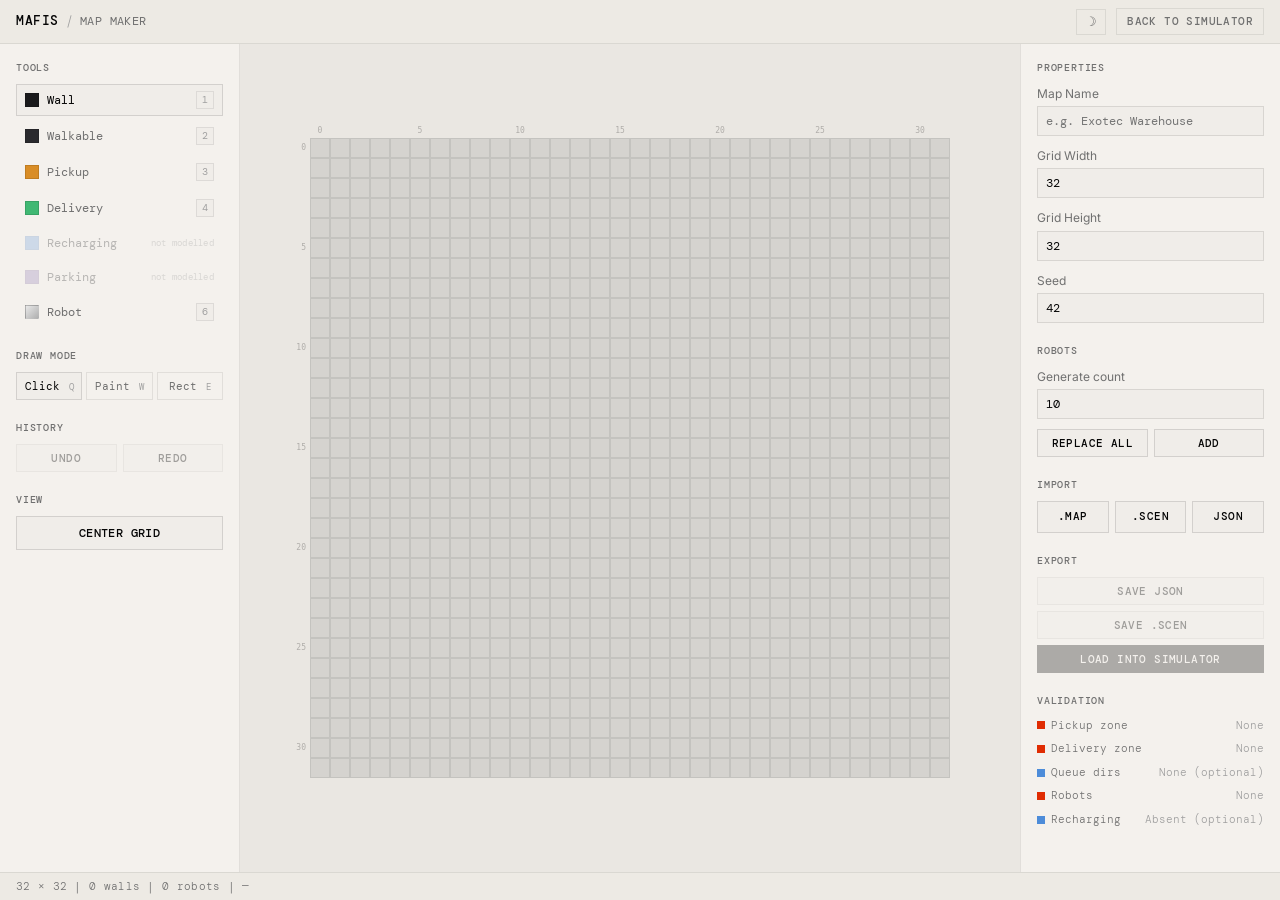
==== commit d05b2e08: "feat(mapmaker): disable recharging & add parking as unmodelled planned cells Both cell types are gre" ====
--- a/web/mapmaker.html
+++ b/web/mapmaker.html
@@ -53,10 +53,17 @@
                         <span>Delivery</span>
                         <kbd>4</kbd>
                     </button>
-                    <button class="mm-tool-btn" data-tool="recharging" title="Recharging zone [5]">
-                        <span class="mm-tool-swatch" style="background:#4d8cd9"></span>
+                    <button class="mm-tool-btn mm-planned" data-tool="recharging" disabled
+                        title="Recharging zones are not yet modelled in the fault-resilience pipeline — planned for a future experiment condition">
+                        <span class="mm-tool-swatch" style="background:#4d8cd9; opacity:0.5"></span>
                         <span>Recharging</span>
-                        <kbd>5</kbd>
+                        <span class="mm-planned-badge">not modelled</span>
+                    </button>
+                    <button class="mm-tool-btn mm-planned" data-tool="parking" disabled
+                        title="Parking zones are not yet modelled — planned as a holding-area condition for fault-recovery experiments">
+                        <span class="mm-tool-swatch" style="background:#7a5ea8; opacity:0.5"></span>
+                        <span>Parking</span>
+                        <span class="mm-planned-badge">not modelled</span>
                     </button>
                     <button class="mm-tool-btn" data-tool="robot" title="Place robot [6]">
                         <span class="mm-tool-swatch mm-tool-robot"></span>
--- a/web/styles.css
+++ b/web/styles.css
@@ -50,6 +50,8 @@
     --leg-charging: rgb(89, 135, 209);
 
     --bg-hover: rgba(5, 5, 5, 0.04);
+    --bg-canvas: rgb(255, 255, 255);
+    --bg-overlay: rgba(70, 70, 74, 0.72);
 
     /* Timeline (YouTube-style 3-zone) */
     --tl-unloaded: rgba(0, 0, 0, 0.08);
@@ -85,6 +87,8 @@
     --text-header: rgb(230, 228, 224);
 
     --bg-hover: rgba(255, 255, 255, 0.06);
+    --bg-canvas: rgb(18, 18, 22);
+    --bg-overlay: rgba(30, 30, 36, 0.78);
 
     /* Timeline (YouTube-style 3-zone) */
     --tl-unloaded: rgba(255, 255, 255, 0.06);
@@ -172,6 +176,12 @@
     letter-spacing: 0.6px;
     text-transform: uppercase;
     color: var(--text-header);
+    text-decoration: none;
+    cursor: pointer;
+    transition: opacity 0.15s ease;
+}
+.header-title:hover {
+    opacity: 0.7;
 }
 
 .header-status {
@@ -239,6 +249,17 @@
     color: var(--text-secondary);
 }
 
+.btn-share {
+    font-family: 'DM Mono', monospace;
+    font-size: 11px;
+    font-weight: 400;
+    letter-spacing: 0.4px;
+    position: relative;
+}
+.btn-share.copied {
+    color: var(--green, #047857);
+    border-color: var(--green, #047857);
+}
 
 /* --------------------------------------------------------------------------
    Main grid layout
@@ -1369,58 +1390,55 @@
 .ft-card-header {
     display: flex;
     justify-content: space-between;
+    align-items: center;
+    margin-bottom: 6px;
+}
+
+.ft-card-type-badge {
+    font-family: 'DM Mono', monospace;
+    font-size: 10px;
+    font-weight: 500;
+    letter-spacing: 0.4px;
+    padding: 1px 6px;
+    background: var(--state-fault);
+    color: #fff;
+}
+
+.ft-card-type-badge.latency { background: var(--state-critical); }
+.ft-card-type-badge.breakdown { background: var(--state-fault); }
+.ft-card-type-badge.obstacle { background: var(--state-delayed); }
+
+.ft-card-tick {
+    font-family: 'DM Mono', monospace;
+    font-size: 10px;
+    color: var(--text-muted);
+}
+
+.ft-card-impact {
+    display: flex;
+    justify-content: space-between;
     align-items: baseline;
-    margin-bottom: 4px;
-}
-
-.ft-card-id {
-    font-family: 'DM Mono', monospace;
-    font-size: 12px;
-    font-weight: 500;
-    color: var(--text-primary);
-}
-
-.ft-card-type {
-    font-family: 'DM Mono', monospace;
-    font-size: 10px;
-    text-transform: uppercase;
-    letter-spacing: 0.3px;
-    color: var(--state-fault);
-}
-
-.ft-card-tick {
-    font-family: 'DM Mono', monospace;
-    font-size: 10px;
-    color: var(--text-muted);
-}
-
-.ft-card-body {
     font-family: 'DM Mono', monospace;
     font-size: 10px;
     color: var(--text-secondary);
-    line-height: 1.6;
-}
-
-.ft-card-tp {
-    display: flex;
-    align-items: baseline;
-    gap: 6px;
-    margin-top: 4px;
-}
-
-.ft-card-delta {
-    font-weight: 500;
-}
-
+    margin-bottom: 4px;
+}
+
+.ft-card-agents { color: var(--text-secondary); }
+
+.ft-card-delta { font-weight: 500; }
 .ft-card-delta.negative { color: var(--state-fault); }
 .ft-card-delta.positive { color: var(--state-moving); }
 
-.ft-card-recovery {
-    font-weight: 500;
-}
-
-.ft-card-recovery.recovered { color: var(--state-moving); }
-.ft-card-recovery.permanent { color: var(--state-fault); }
+.ft-card-status {
+    font-family: 'DM Mono', monospace;
+    font-size: 10px;
+    font-weight: 500;
+    margin-bottom: 6px;
+}
+
+.ft-card-status.recovered { color: var(--state-moving); }
+.ft-card-status.permanent { color: var(--state-fault); }
 
 .ft-card-actions {
     display: flex;
@@ -1446,22 +1464,85 @@
     color: var(--text-primary);
 }
 
-.ft-btn-delete {
-    color: var(--fault-red, #c0392b);
-    border-color: var(--fault-red, #c0392b);
-}
-
-.ft-btn-delete:hover {
-    background: var(--fault-red, #c0392b);
+.ft-empty {
+    font-family: 'DM Mono', monospace;
+    font-size: 11px;
+    color: var(--text-muted);
+    padding: 8px 0;
+}
+
+/* --------------------------------------------------------------------------
+   Fault list (multi-fault configuration)
+   -------------------------------------------------------------------------- */
+
+.fault-add-form {
+    padding-bottom: 6px;
+    border-bottom: 1px solid var(--border);
+    margin-bottom: 6px;
+}
+
+.fl-params { margin-top: 2px; }
+
+.fault-list-items {
+    max-height: 200px;
+    overflow-y: auto;
+}
+
+.fault-list-empty {
+    font-family: 'DM Mono', monospace;
+    font-size: 11px;
+    color: var(--text-muted);
+    padding: 6px 0;
+    text-align: center;
+}
+
+.fault-item-row {
+    display: flex;
+    align-items: center;
+    gap: 6px;
+    padding: 5px 4px;
+    border-bottom: 1px solid var(--border);
+    font-family: 'DM Mono', monospace;
+    font-size: 11px;
+}
+
+.fault-item-row:last-child { border-bottom: none; }
+
+.fault-type-badge {
+    font-size: 9px;
+    letter-spacing: 0.4px;
+    padding: 1px 0;
+    min-width: 48px;
+    text-align: center;
+    text-transform: uppercase;
     color: #fff;
-}
-
-.ft-empty {
-    font-family: 'DM Mono', monospace;
-    font-size: 11px;
-    color: var(--text-muted);
-    padding: 8px 0;
-}
+    white-space: nowrap;
+    flex-shrink: 0;
+}
+.fault-type-badge.burst { background: rgb(230, 44, 2); }
+.fault-type-badge.wear { background: rgb(230, 140, 0); }
+.fault-type-badge.zone { background: rgb(143, 58, 222); }
+.fault-type-badge.intermittent { background: rgb(59, 176, 184); }
+.fault-type-badge.perm-zone { background: rgb(180, 0, 90); }
+
+.fault-item-summary {
+    flex: 1;
+    color: var(--text-secondary);
+    overflow: hidden;
+    text-overflow: ellipsis;
+    white-space: nowrap;
+}
+
+.fault-item-remove {
+    background: none;
+    border: none;
+    color: var(--text-muted);
+    cursor: pointer;
+    font-size: 14px;
+    padding: 0 4px;
+    line-height: 1;
+}
+.fault-item-remove:hover { color: rgb(230, 44, 2); }
 
 /* --------------------------------------------------------------------------
    Transport bar (replay mode)
@@ -1601,7 +1682,7 @@
     color: rgba(200, 200, 200, 0.7);
 }
 
-.timeline-popup .popup-delete-btn {
+.timeline-popup .popup-seek-btn {
     display: block;
     margin-top: 4px;
     font-family: 'DM Mono', monospace;
@@ -1610,14 +1691,14 @@
     letter-spacing: 0.3px;
     padding: 2px 8px;
     background: none;
-    border: 1px solid rgb(211, 47, 47);
-    color: rgb(211, 47, 47);
+    border: 1px solid var(--text-secondary);
+    color: var(--text-secondary);
     cursor: pointer;
 }
 
-.timeline-popup .popup-delete-btn:hover {
-    background: rgb(211, 47, 47);
-    color: #fff;
+.timeline-popup .popup-seek-btn:hover {
+    background: var(--text-secondary);
+    color: var(--bg-body);
 }
 
 .timeline-popup .stacked-title {
@@ -1652,8 +1733,8 @@
    Charts
    -------------------------------------------------------------------------- */
 .chart-container {
-    margin-bottom: 14px;
-    padding-bottom: 8px;
+    margin-bottom: 18px;
+    padding: 10px 0 12px;
     border-bottom: 1px solid var(--border);
     position: relative;
     width: 100%;
@@ -1701,7 +1782,7 @@
 #canvas-container {
     position: relative;
     overflow: hidden;
-    background: rgb(30, 30, 40);
+    background: var(--bg-canvas);
     touch-action: none;
 }
 
@@ -1858,7 +1939,7 @@
     flex-direction: column;
     gap: 3px;
     padding: 8px 10px;
-    background: rgba(8, 8, 8, 0.75);
+    background: var(--bg-overlay);
     backdrop-filter: blur(8px);
     font-size: 0.72em;
     font-family: 'DM Mono', monospace;
@@ -1904,7 +1985,7 @@
 }
 
 .btn-camera {
-    background: rgba(5, 5, 5, 0.7);
+    background: var(--bg-overlay);
     border: 1px solid rgba(255, 255, 255, 0.12);
     border-radius: 0;
     padding: 6px 12px;
@@ -1921,12 +2002,14 @@
 }
 
 .btn-camera:hover {
-    background: rgba(5, 5, 5, 0.85);
+    background: var(--bg-overlay);
+    filter: brightness(0.85);
     color: rgba(244, 241, 237, 1);
 }
 
 .btn-camera.active {
-    background: rgba(5, 5, 5, 0.9);
+    background: var(--bg-overlay);
+    filter: brightness(0.75);
     color: rgb(244, 241, 237);
     border-color: rgba(255, 255, 255, 0.35);
 }
@@ -3151,7 +3234,7 @@
     right: 12px;
     width: 192px;
     box-sizing: border-box;
-    background: rgba(8, 8, 8, 0.75);
+    background: var(--bg-overlay);
     backdrop-filter: blur(8px);
     -webkit-backdrop-filter: blur(8px);
     padding: 10px 14px;
@@ -3225,7 +3308,7 @@
     right: 12px;
     width: 192px;
     box-sizing: border-box;
-    background: rgba(8, 8, 8, 0.75);
+    background: var(--bg-overlay);
     backdrop-filter: blur(8px);
     -webkit-backdrop-filter: blur(8px);
     padding: 10px 14px;
@@ -3275,11 +3358,14 @@
     align-items: center;
     gap: 8px;
     padding: 6px 12px;
-    background: var(--bg-panel);
-    border: 1px solid var(--border);
+    background: var(--bg-overlay);
+    backdrop-filter: blur(8px);
+    -webkit-backdrop-filter: blur(8px);
+    border: 1px solid rgba(255, 255, 255, 0.10);
     z-index: 20;
     font-family: 'DM Mono', monospace;
     font-size: 11px;
+    color: var(--text-on-dark);
 }
 
 body[data-phase="observe"] .viz-toolbar,
@@ -3292,7 +3378,7 @@
     align-items: center;
     gap: 4px;
     cursor: pointer;
-    color: var(--text-secondary);
+    color: rgba(244, 241, 237, 0.7);
     text-transform: uppercase;
     letter-spacing: 0.5px;
     font-size: 11px;
@@ -3305,15 +3391,15 @@
 .viz-toolbar-sep {
     width: 1px;
     height: 16px;
-    background: var(--border);
+    background: rgba(255, 255, 255, 0.15);
 }
 
 .viz-mode-btn {
     width: 24px;
     height: 24px;
-    border: 1px solid var(--border);
+    border: 1px solid rgba(255, 255, 255, 0.15);
     background: transparent;
-    color: var(--text-muted);
+    color: rgba(244, 241, 237, 0.45);
     font-family: 'DM Mono', monospace;
     font-size: 11px;
     cursor: pointer;
@@ -3321,9 +3407,9 @@
 }
 
 .viz-mode-btn.active {
-    background: var(--text-primary);
-    color: var(--bg-panel);
-    border-color: var(--text-primary);
+    background: rgba(244, 241, 237, 0.9);
+    color: rgb(30, 30, 36);
+    border-color: rgba(244, 241, 237, 0.9);
 }
 
 .viz-toolbar-control {
@@ -3333,7 +3419,7 @@
 }
 
 .viz-toolbar-label {
-    color: var(--text-muted);
+    color: rgba(244, 241, 237, 0.45);
     font-size: 10px;
     text-transform: uppercase;
 }
@@ -3341,7 +3427,7 @@
 .viz-toolbar-control input[type="range"] {
     width: 50px;
     height: 4px;
-    accent-color: var(--text-secondary);
+    accent-color: rgba(244, 241, 237, 0.6);
 }
 
 /* --- Phase transitions on panels --- */
@@ -3634,7 +3720,7 @@
     flex-direction: column;
     border-bottom: 1px solid var(--border);
 }
-.results-chart-cell:nth-child(odd) {
+.results-chart-cell:nth-child(odd):not(:last-child) {
     border-right: 1px solid var(--border);
 }
 .results-chart-cell:nth-last-child(-n+2) {
@@ -4056,6 +4142,27 @@
     border: 1px solid var(--border-strong);
 }
 
+.mm-tool-btn.mm-planned {
+    opacity: 0.45;
+    cursor: not-allowed;
+    pointer-events: none;
+}
+
+.mm-tool-btn.mm-planned:hover {
+    background: transparent;
+    color: var(--text-secondary);
+}
+
+.mm-planned-badge {
+    margin-left: auto;
+    font-family: 'DM Mono', monospace;
+    font-size: 9px;
+    letter-spacing: 0.03em;
+    color: var(--text-muted);
+    opacity: 0.7;
+    white-space: nowrap;
+}
+
 /* --------------------------------------------------------------------------
    Map Maker — Draw mode
    -------------------------------------------------------------------------- */
@@ -4441,6 +4548,14 @@
     justify-content: center;
     transition: width 200ms ease;
 }
+.task-bar-dead {
+    background: var(--state-fault);
+    height: 100%;
+    display: flex;
+    align-items: center;
+    justify-content: center;
+    transition: width 200ms ease;
+}
 
 /* --------------------------------------------------------------------------
    Agent Row — task leg badge
@@ -4676,6 +4791,76 @@
 
 .exp-import-row {
     margin-top: 8px;
+}
+
+/* Custom scenario builder */
+.exp-custom-scenario {
+    margin-top: 12px;
+    padding-top: 10px;
+    border-top: 1px solid var(--border);
+}
+
+.exp-custom-header {
+    display: flex;
+    justify-content: space-between;
+    align-items: center;
+    margin-bottom: 8px;
+}
+
+.exp-custom-form {
+    background: var(--bg-input);
+    padding: 10px;
+    margin-top: 8px;
+    display: flex;
+    flex-direction: column;
+    gap: 8px;
+}
+
+.exp-custom-params {
+    display: flex;
+    gap: 8px;
+    flex-wrap: wrap;
+}
+
+.exp-custom-params label {
+    font-family: 'DM Mono', monospace;
+    font-size: 10px;
+    color: var(--text-secondary);
+    display: flex;
+    align-items: center;
+    gap: 4px;
+}
+
+.input-narrow {
+    width: 70px;
+}
+
+.exp-custom-actions {
+    display: flex;
+    gap: 6px;
+    margin-top: 4px;
+}
+
+.exp-custom-tag {
+    display: inline-flex;
+    align-items: center;
+    gap: 4px;
+    font-family: 'DM Mono', monospace;
+    font-size: 10px;
+    padding: 3px 8px;
+    background: var(--bg-card);
+    border: 1px solid var(--border);
+    margin: 2px 4px 2px 0;
+}
+
+.exp-custom-tag .remove-tag {
+    cursor: pointer;
+    color: var(--text-muted);
+    font-size: 12px;
+}
+
+.exp-custom-tag .remove-tag:hover {
+    color: var(--state-fault);
 }
 
 .btn-small {
@@ -5157,6 +5342,28 @@
     border-color: var(--text-primary);
 }
 
+.exp-table .btn-exp-share {
+    font-family: 'DM Mono', monospace;
+    font-size: 9px;
+    padding: 1px 5px;
+    background: transparent;
+    color: var(--text-muted);
+    border: 1px solid var(--border);
+    cursor: pointer;
+    letter-spacing: 0.3px;
+    transition: all 100ms ease;
+    margin-left: 3px;
+}
+.exp-table .btn-exp-share:hover {
+    background: var(--text-primary);
+    color: var(--bg-panel);
+    border-color: var(--text-primary);
+}
+.exp-table .btn-exp-share.copied {
+    color: var(--green, #047857);
+    border-color: var(--green, #047857);
+}
+
 /* Zone coloring */
 .zone-good { color: rgb(60, 130, 60); }
 .zone-fair { color: rgb(170, 130, 40); }
@@ -5328,26 +5535,29 @@
     background: var(--text-primary);
     color: var(--bg-body);
 }
+.demo-splash-progress {
+    font-family: 'DM Mono', monospace;
+    font-size: 0.65rem;
+    letter-spacing: 0.08em;
+    text-transform: uppercase;
+    color: var(--text-secondary);
+    margin-top: 12px;
+    animation: pulse-loading 1.5s ease-in-out infinite;
+}
+@keyframes pulse-loading {
+    0%, 100% { opacity: 0.4; }
+    50% { opacity: 1; }
+}
 
 /* --- Panel dimming during demo --- */
 body.demo-active #panel-left {
-    opacity: 0;
     pointer-events: none;
-    overflow: hidden;
-    width: 0;
-    min-width: 0;
-    padding: 0;
-    border: none;
 }
 body.demo-active #toolbar {
-    opacity: 0.25;
     pointer-events: none;
-    transition: opacity 0.3s ease;
 }
 body.demo-active #header {
-    opacity: 0.4;
     pointer-events: none;
-    transition: opacity 0.3s ease;
 }
 /* Right panel stays visible during demo — metrics are part of the show */
 body.demo-active #panel-right {
@@ -5366,7 +5576,9 @@
     left: 50%;
     transform: translateX(-50%);
     z-index: 100;
-    background: rgba(8, 8, 8, 0.78);
+    background: var(--bg-overlay);
+    backdrop-filter: blur(8px);
+    -webkit-backdrop-filter: blur(8px);
     padding: 16px 32px;
     max-width: 500px;
     text-align: center;
@@ -5441,3 +5653,42 @@
     display: block;
 }
 
+/* --- Demo guided tour spotlight --- */
+.demo-backdrop {
+    position: fixed;
+    inset: 0;
+    z-index: 150;
+    pointer-events: none;
+}
+.demo-spotlight-hole {
+    position: fixed;
+    z-index: 151;
+    border-radius: 4px;
+    box-shadow: 0 0 0 9999px rgba(8, 8, 8, 0.55);
+    transition: top 0.4s ease, left 0.4s ease, width 0.4s ease, height 0.4s ease;
+    pointer-events: none;
+}
+.demo-tooltip {
+    position: fixed;
+    z-index: 152;
+    background: rgba(8, 8, 8, 0.88);
+    padding: 14px 22px;
+    max-width: 320px;
+    font-family: 'Inter', sans-serif;
+    font-size: 0.95rem;
+    font-weight: 400;
+    color: rgb(240, 238, 234);
+    letter-spacing: 0.01em;
+    line-height: 1.45;
+    opacity: 0;
+    transition: opacity 0.3s ease;
+    pointer-events: none;
+}
+.demo-tooltip.visible {
+    opacity: 1;
+}
+.demo-tooltip strong {
+    color: rgb(217, 158, 38);
+    font-weight: 600;
+}
+
